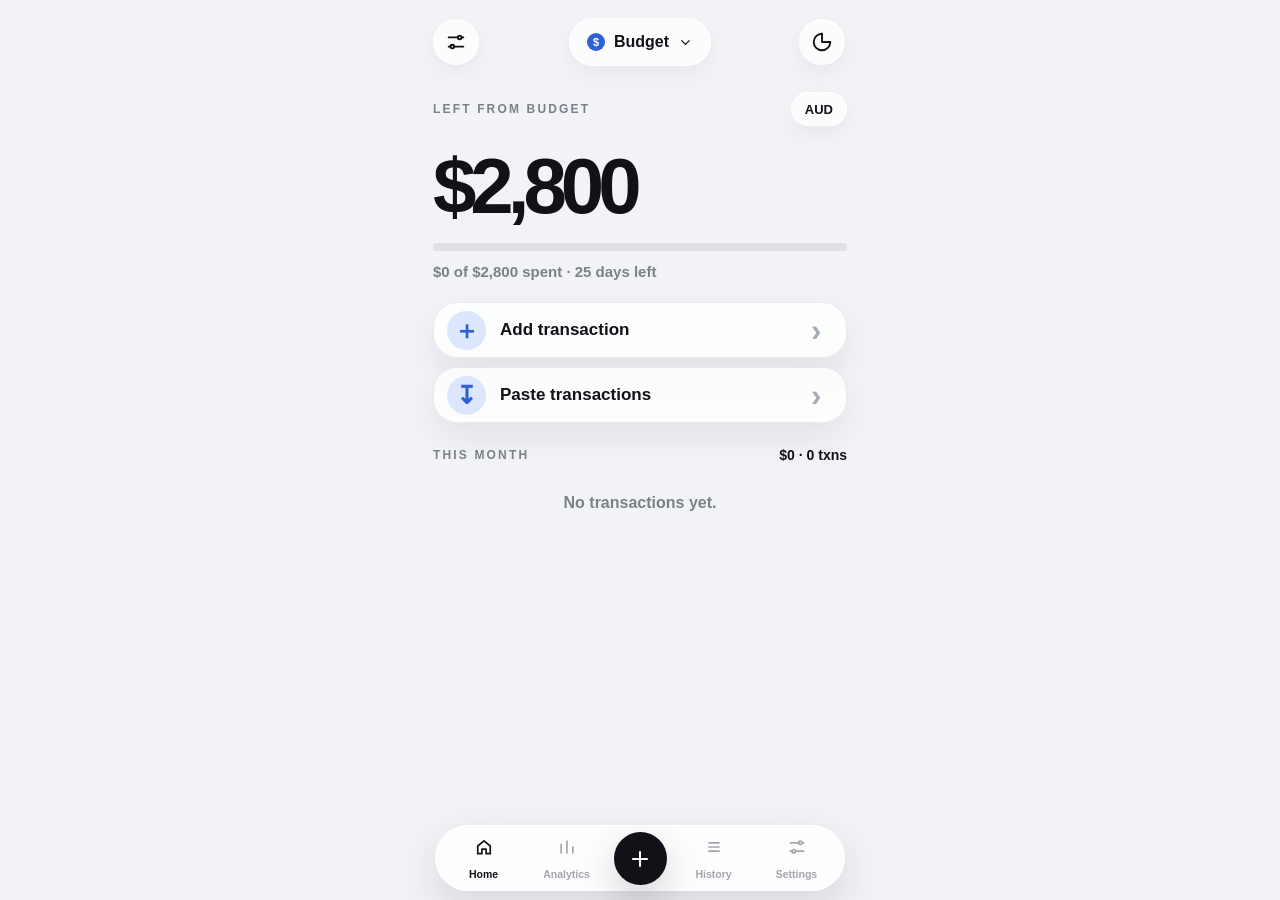
==== index.html @ db182d38 "Fix add transaction amount reset" ====
<!doctype html>
<html lang="en">
<head>
  <meta charset="utf-8" />
  <meta name="viewport" content="width=device-width, initial-scale=1, viewport-fit=cover" />
  <meta name="theme-color" content="#f3f4f8" />
  <meta name="apple-mobile-web-app-capable" content="yes" />
  <meta name="apple-mobile-web-app-status-bar-style" content="default" />
  <meta name="apple-mobile-web-app-title" content="Money" />
  <link rel="manifest" href="manifest.json" />
  <link rel="apple-touch-icon" href="icon-192.png" />
  <link rel="stylesheet" href="style.css" />
  <title>Money Budget</title>
</head>
<body data-route="home">
  <div class="app-shell">
    <main>
      <section class="screen is-active" id="screen-home">
        <header class="home-header">
          <button class="circle-button" type="button" data-route="settings" aria-label="Settings">
            <svg class="icon" viewBox="0 0 24 24" aria-hidden="true">
              <path d="M4 7h10"/><path d="M18 7h2"/><circle cx="16" cy="7" r="2"/>
              <path d="M4 17h2"/><path d="M10 17h10"/><circle cx="8" cy="17" r="2"/>
            </svg>
          </button>
          <button class="budget-pill" type="button" aria-label="Budget">
            <span class="mini-dollar">$</span>
            <span>Budget</span>
            <svg class="chevron" viewBox="0 0 24 24"><path d="m6 9 6 6 6-6"/></svg>
          </button>
          <button class="circle-button" type="button" data-route="analytics" aria-label="Analytics">
            <svg class="icon" viewBox="0 0 24 24"><path d="M12 3v9h9"/><path d="M21 12a9 9 0 1 1-9-9"/></svg>
          </button>
        </header>

        <section class="summary-block">
          <div class="summary-row">
            <div class="kicker">LEFT FROM BUDGET</div>
            <button class="currency-pill" type="button">AUD</button>
          </div>
          <div class="hero-number" id="leftAmount">$0</div>
          <div class="progress-track">
            <div class="progress-fill" id="budgetProgress"></div>
          </div>
          <div class="summary-line" id="summaryLine">$0 of $0 spent · 0 days left</div>
        </section>

        <section class="quick-actions">
          <button class="action-row" type="button" data-route="add">
            <span class="action-icon">＋</span>
            <span>Add transaction</span>
            <span class="row-arrow">›</span>
          </button>
          <button class="action-row" type="button" data-route="paste">
            <span class="action-icon">↧</span>
            <span>Paste transactions</span>
            <span class="row-arrow">›</span>
          </button>
        </section>

        <section class="list-section">
          <div class="list-heading">
            <div class="kicker">THIS MONTH</div>
            <div class="heading-total" id="homeListTotal">$0 · 0 txns</div>
          </div>
          <div class="transaction-list" id="homeTransactions"></div>
        </section>
      </section>

      <section class="screen page-screen" id="screen-add">
        <header class="page-header">
          <button class="text-button" type="button" data-route="home">Cancel</button>
          <h1>Add transaction</h1>
          <span></span>
        </header>

        <section class="form-card" id="expenseEditor">
          <label class="field-label" for="amountInput">Amount</label>
          <div class="amount-field">
            <span>$</span>
            <input id="amountInput" type="text" inputmode="decimal" autocomplete="off" placeholder="0.00" />
          </div>

          <label class="field-label" for="merchantInput">Merchant / description</label>
          <div class="suggest-wrap">
            <input id="merchantInput" type="text" placeholder="e.g. Woolworths, Hungry Jacks" autocomplete="off" />
            <div class="suggestions" id="merchantSuggestions"></div>
          </div>

          <label class="field-label" for="categoryInput">Category</label>
          <select id="categoryInput" required></select>

          <label class="field-label" for="dateInput">Date</label>
          <input id="dateInput" type="date" required />

          <label class="field-label" for="noteInput">Note</label>
          <input id="noteInput" type="text" placeholder="Optional" autocomplete="off" />

          <button class="primary-button full-width" id="saveTransaction" type="button">Save transaction</button>
        </section>
      </section>

      <section class="screen page-screen" id="screen-paste">
        <header class="page-header">
          <button class="text-button" type="button" data-route="home">Cancel</button>
          <h1>Paste transactions</h1>
          <span></span>
        </header>

        <section class="form-card">
          <p class="helper-text">Paste copied bank text. Dates, merchants and amounts will be detected where possible.</p>
          <textarea id="pasteInput" rows="8" placeholder="7 Jun 2026&#10;H Js Devonport&#10;-$2.00&#10;7 Jun&#10;Dominos&#10;-$21.26"></textarea>
          <button class="primary-button full-width" id="detectTransactions" type="button">Detect transactions</button>
        </section>

        <section class="review-section" id="reviewSection" hidden>
          <div class="list-heading">
            <div class="kicker">REVIEW</div>
            <div class="heading-total" id="reviewCount">0 detected</div>
          </div>
          <div id="reviewList"></div>
          <button class="primary-button full-width" id="saveDetected" type="button">Save detected transactions</button>
        </section>
      </section>

      <section class="screen page-screen" id="screen-history">
        <header class="page-header simple">
          <h1>History</h1>
        </header>

        <div class="search-row">
          <input id="searchInput" type="search" placeholder="Search transactions" autocomplete="off" />
          <select id="historyCategoryFilter"><option value="">All</option></select>
        </div>

        <div class="transaction-list" id="historyList"></div>
      </section>

      <section class="screen page-screen" id="screen-analytics">
        <header class="page-header simple">
          <h1>Analytics</h1>
        </header>

        <section class="analytics-card">
          <div class="kicker">SPENDING THIS MONTH</div>
          <div class="analytics-number" id="analyticsSpent">$0</div>
          <div class="bar-chart" id="weeklyChart"></div>
        </section>

        <section class="list-section">
          <div class="list-heading">
            <div class="kicker">SPENDING BY CATEGORY</div>
            <select id="analyticsSort" class="small-select">
              <option value="amount">Amount</option>
              <option value="category">Category</option>
              <option value="count">Count</option>
            </select>
          </div>
          <div id="analyticsCategories"></div>
        </section>

        <section class="budget-mini-card">
          <div>
            <div class="kicker">BUDGET</div>
            <div class="mini-title" id="budgetMiniText">$0 left</div>
          </div>
          <div class="mini-percent" id="budgetMiniPercent">0%</div>
        </section>
      </section>

      <section class="screen page-screen" id="screen-settings">
        <header class="page-header simple">
          <h1>Settings</h1>
        </header>

        <section class="form-card">
          <label class="field-label" for="monthlyBudget">Monthly budget</label>
          <div class="money-input">
            <span>$</span>
            <input id="monthlyBudget" type="number" min="0" step="0.01" inputmode="decimal" />
          </div>
          <button class="primary-button full-width" id="saveSettings" type="button">Save settings</button>
        </section>

        <section class="form-card">
          <h2>Data</h2>
          <p class="helper-text">Your data stays in this browser on this device. Export a backup regularly.</p>
          <div class="grid-two">
            <button class="secondary-button" id="exportJson" type="button">Export backup</button>
            <label class="secondary-button file-label" for="importJson">Import backup</label>
            <input id="importJson" class="hidden-file" type="file" accept="application/json,.json" />
            <button class="secondary-button" id="exportCsv" type="button">Export CSV</button>
            <button class="danger-button" id="resetData" type="button">Reset all</button>
          </div>
        </section>

        <section class="form-card">
          <h2>Categories</h2>
          <p class="helper-text">Used for monthly breakdowns in Analytics. They are not shown on Home.</p>
          <div class="category-edit-list" id="categoryEditList"></div>
          <div class="add-category-row">
            <input id="newCategoryName" type="text" placeholder="New category name" />
            <button class="secondary-button" id="addCategory" type="button">Add</button>
          </div>
        </section>
      </section>
    </main>

    <nav class="bottom-nav">
      <button type="button" data-route="home" class="nav-button is-active">
        <svg class="nav-icon" viewBox="0 0 24 24"><path d="M4.5 10.8 12 4.7l7.5 6.1V20h-5v-5.4h-5V20h-5v-9.2Z"/></svg>
        <small>Home</small>
      </button>
      <button type="button" data-route="analytics" class="nav-button">
        <svg class="nav-icon" viewBox="0 0 24 24"><path d="M5 19V9m7 10V5m7 14v-7"/></svg>
        <small>Analytics</small>
      </button>
      <button type="button" data-route="add" class="nav-add">
        <svg class="nav-add-icon" viewBox="0 0 24 24"><path d="M12 5v14M5 12h14"/></svg>
      </button>
      <button type="button" data-route="history" class="nav-button">
        <svg class="nav-icon" viewBox="0 0 24 24"><path d="M6 7h12M6 12h12M6 17h12"/></svg>
        <small>History</small>
      </button>
      <button type="button" data-route="settings" class="nav-button">
        <svg class="nav-icon" viewBox="0 0 24 24">
          <path d="M4 7h10"/><path d="M18 7h2"/><circle cx="16" cy="7" r="2"/>
          <path d="M4 17h2"/><path d="M10 17h10"/><circle cx="8" cy="17" r="2"/>
        </svg>
        <small>Settings</small>
      </button>
    </nav>
  </div>

  <div class="toast" id="toast"></div>
  <script src="app.js"></script>
</body>
</html>
---- style.css ----
:root {
  --bg: #f2f3f7;
  --card: #ffffff;
  --text: #111217;
  --muted: #7d8089;
  --faint: #a7aab2;
  --line: rgba(17, 18, 23, 0.075);
  --accent: #2f61d6;
  --accent-soft: #dce6ff;
  --orange: #f2a255;
  --danger: #dc5247;
  --shadow: 0 14px 34px rgba(24, 28, 38, 0.07);
  color-scheme: light;
  font-family: Inter, ui-rounded, -apple-system, BlinkMacSystemFont, "SF Pro Display", "SF Pro Text", Segoe UI, sans-serif;
}

* { box-sizing: border-box; }

html, body {
  margin: 0;
  min-height: 100%;
  background: var(--bg);
  color: var(--text);
}

body {
  overflow-x: hidden;
  -webkit-font-smoothing: antialiased;
}

body::before {
  content: "";
  position: fixed;
  inset: 0;
  z-index: -1;
  background:
    radial-gradient(circle at 8% -8%, rgba(89, 122, 220, 0.13), transparent 35%),
    radial-gradient(circle at 92% 0%, rgba(242, 162, 85, 0.09), transparent 30%),
    linear-gradient(180deg, #f6f7fb 0%, #eef0f5 100%);
}

button, input, select, textarea { font: inherit; }
button { cursor: pointer; -webkit-tap-highlight-color: transparent; }

.app-shell {
  width: min(100%, 450px);
  margin: 0 auto;
  min-height: 100dvh;
  padding: calc(env(safe-area-inset-top) + 18px) 18px calc(env(safe-area-inset-bottom) + 88px);
}

.screen { display: none; animation: fadeIn 130ms ease-out both; }
.screen.is-active { display: block; }
@keyframes fadeIn { from { opacity: 0; transform: translateY(4px); } to { opacity: 1; transform: translateY(0); } }

.home-header {
  display: grid;
  grid-template-columns: 48px 1fr 48px;
  align-items: center;
  gap: 10px;
  margin-bottom: 26px;
}

.circle-button, .budget-pill, .currency-pill {
  border: 1px solid rgba(255,255,255,0.76);
  background: rgba(255,255,255,0.74);
  color: var(--text);
  box-shadow: 0 8px 22px rgba(24, 28, 38, 0.05);
  backdrop-filter: blur(16px);
  -webkit-backdrop-filter: blur(16px);
}

.circle-button {
  width: 46px;
  height: 46px;
  border-radius: 50%;
  display: grid;
  place-items: center;
}

.budget-pill {
  justify-self: center;
  height: 48px;
  border-radius: 24px;
  padding: 0 17px;
  min-width: 142px;
  display: flex;
  align-items: center;
  justify-content: center;
  gap: 9px;
  font-weight: 740;
  font-size: 16px;
}

.mini-dollar {
  width: 18px;
  height: 18px;
  border-radius: 50%;
  background: var(--accent);
  color: white;
  font-size: 11px;
  display: grid;
  place-items: center;
  font-weight: 850;
}

.icon, .nav-icon, .nav-add-icon, .chevron {
  fill: none;
  stroke: currentColor;
  stroke-width: 2.05;
  stroke-linecap: round;
  stroke-linejoin: round;
}

.icon { width: 22px; height: 22px; }
.chevron { width: 15px; height: 15px; }

.summary-block { margin-bottom: 22px; }
.summary-row { display: flex; align-items: center; justify-content: space-between; }

.kicker {
  color: var(--muted);
  font-size: 12px;
  font-weight: 820;
  letter-spacing: 0.18em;
}

.currency-pill {
  height: 34px;
  border-radius: 18px;
  padding: 0 13px;
  font-size: 13px;
  font-weight: 820;
}

.hero-number {
  font-size: clamp(58px, 16.5vw, 78px);
  font-weight: 800;
  letter-spacing: -0.077em;
  line-height: 1;
  margin: 21px 0 18px;
}

.progress-track {
  height: 8px;
  border-radius: 999px;
  background: rgba(17, 18, 23, 0.08);
  overflow: hidden;
}

.progress-fill {
  width: 0%;
  height: 100%;
  border-radius: inherit;
  background: linear-gradient(90deg, var(--orange), var(--accent));
  transition: width 180ms ease;
}

.summary-line {
  margin-top: 12px;
  color: var(--muted);
  font-size: 15px;
  font-weight: 630;
}

.quick-actions {
  display: grid;
  gap: 9px;
  margin: 8px 0 24px;
}

.action-row {
  width: 100%;
  min-height: 56px;
  border-radius: 24px;
  border: 1px solid var(--line);
  background: rgba(255,255,255,0.78);
  display: grid;
  grid-template-columns: 42px 1fr 22px;
  align-items: center;
  gap: 11px;
  padding: 7px 13px;
  text-align: left;
  color: var(--text);
  font-size: 17px;
  font-weight: 740;
  box-shadow: var(--shadow);
}

.action-icon {
  width: 39px;
  height: 39px;
  border-radius: 50%;
  background: var(--accent-soft);
  color: var(--accent);
  display: grid;
  place-items: center;
  font-size: 25px;
  line-height: 1;
}

.row-arrow { color: var(--faint); font-size: 31px; line-height: 1; }

.list-section { margin-top: 16px; }

.list-heading {
  display: flex;
  justify-content: space-between;
  align-items: center;
  margin-bottom: 7px;
}

.heading-total {
  color: var(--text);
  font-size: 14px;
  font-weight: 780;
}

.transaction-row {
  display: grid;
  grid-template-columns: 44px 1fr auto;
  gap: 12px;
  align-items: center;
  min-height: 66px;
  padding: 10px 0;
  border-bottom: 1px solid var(--line);
}

.transaction-row:last-child { border-bottom: none; }

.category-icon {
  width: 36px;
  height: 36px;
  border-radius: 50%;
  display: grid;
  place-items: center;
  font-size: 13px;
  background: #edf1fb;
  color: var(--accent);
  font-weight: 820;
  letter-spacing: 0.03em;
}

.row-title {
  font-size: 17px;
  font-weight: 760;
  letter-spacing: -0.018em;
  white-space: nowrap;
  overflow: hidden;
  text-overflow: ellipsis;
}

.row-subtitle {
  color: var(--muted);
  font-size: 14px;
  margin-top: 2px;
}

.row-amount {
  font-size: 18px;
  font-weight: 800;
  letter-spacing: -0.02em;
}

.empty-card {
  text-align: center;
  color: var(--muted);
  padding: 24px 8px;
  font-weight: 640;
}

.page-screen { padding-top: 8px; }

.page-header {
  display: grid;
  grid-template-columns: 68px 1fr 68px;
  align-items: center;
  text-align: center;
  margin-bottom: 19px;
}

.page-header.simple {
  display: block;
  text-align: left;
  margin-bottom: 16px;
}

h1, h2 { margin: 0; letter-spacing: -0.04em; }
h1 { font-size: 27px; font-weight: 820; }
h2 { font-size: 21px; font-weight: 790; }

.text-button {
  border: 0;
  background: transparent;
  color: var(--muted);
  font-weight: 760;
  text-align: left;
  padding: 8px 0;
}

.form-card, .analytics-card, .budget-mini-card {
  background: rgba(255,255,255,0.79);
  border: 1px solid rgba(255,255,255,0.76);
  border-radius: 26px;
  padding: 18px;
  box-shadow: var(--shadow);
}

.field-label {
  display: block;
  color: var(--muted);
  font-size: 13px;
  font-weight: 780;
  margin: 14px 0 7px;
}

input, select, textarea {
  width: 100%;
  border: 1px solid var(--line);
  color: var(--text);
  background: rgba(255,255,255,0.74);
  border-radius: 16px;
  padding: 12px 13px;
  outline: none;
  min-height: 47px;
  -webkit-appearance: none;
  appearance: none;
}

textarea { resize: vertical; line-height: 1.45; }
input::placeholder, textarea::placeholder { color: var(--faint); }

select {
  background-image:
    linear-gradient(45deg, transparent 50%, #777b86 50%),
    linear-gradient(135deg, #777b86 50%, transparent 50%);
  background-position:
    calc(100% - 18px) calc(50% - 4px),
    calc(100% - 12px) calc(50% - 4px);
  background-size: 6px 6px, 6px 6px;
  background-repeat: no-repeat;
  padding-right: 40px;
}

.amount-field, .money-input {
  display: flex;
  align-items: center;
  gap: 10px;
  border: 1px solid var(--line);
  background: rgba(255,255,255,0.74);
  border-radius: 20px;
  padding: 0 14px;
}

.amount-field span, .money-input span { font-size: 29px; font-weight: 770; }
.amount-field input, .money-input input { border: 0; background: transparent; padding-left: 0; }
.amount-field input { min-height: 60px; font-size: 34px; font-weight: 760; letter-spacing: -0.05em; }
.amount-field input::-webkit-outer-spin-button,
.amount-field input::-webkit-inner-spin-button {
  -webkit-appearance: none;
  margin: 0;
}

.suggest-wrap { position: relative; }
.suggestions {
  display: none;
  position: absolute;
  z-index: 15;
  left: 0; right: 0; top: calc(100% + 6px);
  background: white;
  border: 1px solid var(--line);
  border-radius: 16px;
  box-shadow: 0 18px 40px rgba(24,28,38,0.14);
  overflow: hidden;
}
.suggestions.show { display: block; }

.suggestion-item {
  width: 100%;
  border: 0;
  background: white;
  text-align: left;
  padding: 11px 13px;
  display: flex;
  justify-content: space-between;
  gap: 12px;
  color: var(--text);
}
.suggestion-item:not(:last-child) { border-bottom: 1px solid var(--line); }
.suggestion-meta { color: var(--muted); font-size: 13px; }

.primary-button, .secondary-button, .danger-button {
  min-height: 50px;
  border-radius: 23px;
  padding: 0 16px;
  font-weight: 790;
}

.primary-button {
  border: 0;
  color: white;
  background: #111217;
  box-shadow: 0 14px 34px rgba(17,18,23,0.14);
}

.secondary-button {
  border: 1px solid var(--line);
  color: var(--text);
  background: rgba(255,255,255,0.74);
  display: grid;
  place-items: center;
}

.danger-button {
  border: 1px solid rgba(220, 82, 71, 0.20);
  color: var(--danger);
  background: rgba(220, 82, 71, 0.08);
}

.full-width { width: 100%; margin-top: 18px; }

.helper-text {
  color: var(--muted);
  line-height: 1.45;
  margin: 0 0 13px;
  font-size: 14px;
}

.review-section { margin-top: 20px; }

.review-item {
  background: rgba(255,255,255,0.78);
  border: 1px solid rgba(255,255,255,0.76);
  border-radius: 20px;
  padding: 13px;
  margin-bottom: 10px;
  box-shadow: 0 8px 22px rgba(24,28,38,0.05);
}

.review-grid {
  display: grid;
  grid-template-columns: 1fr 94px;
  gap: 9px;
  margin-bottom: 9px;
}

.analytics-card { margin-bottom: 22px; }

.analytics-number {
  font-size: 50px;
  font-weight: 800;
  letter-spacing: -0.065em;
  margin: 9px 0 16px;
}

.bar-chart {
  height: 138px;
  display: grid;
  grid-template-columns: repeat(5, 1fr);
  align-items: end;
  gap: 11px;
  padding-top: 9px;
  border-bottom: 1px solid var(--line);
}

.bar-wrap { display: grid; justify-items: center; gap: 8px; color: var(--muted); font-size: 12px; }
.bar { width: 30px; min-height: 5px; border-radius: 15px 15px 3px 3px; background: linear-gradient(180deg, var(--accent), var(--orange)); }

.small-select {
  width: auto;
  min-width: 108px;
  min-height: 36px;
  height: 36px;
  border-radius: 18px;
  padding-top: 0;
  padding-bottom: 0;
  font-size: 13px;
  font-weight: 740;
}

.budget-mini-card {
  margin-top: 20px;
  display: flex;
  align-items: center;
  justify-content: space-between;
}

.mini-title { font-size: 21px; font-weight: 800; margin-top: 4px; }
.mini-percent {
  width: 54px; height: 54px; border-radius: 50%;
  display: grid; place-items: center; background: var(--accent-soft);
  color: var(--accent); font-weight: 850;
}

.search-row {
  display: grid;
  grid-template-columns: 1fr 106px;
  gap: 9px;
  margin-bottom: 12px;
}

.grid-two { display: grid; grid-template-columns: 1fr 1fr; gap: 9px; }
.hidden-file { position: absolute; opacity: 0; width: 1px; height: 1px; pointer-events: none; }
.file-label { cursor: pointer; }

.category-edit-list { display: grid; gap: 5px; }
.category-edit-row {
  display: grid;
  grid-template-columns: 1fr auto;
  align-items: center;
  border-bottom: 1px solid var(--line);
  padding: 9px 0;
}

.add-category-row {
  display: grid;
  grid-template-columns: 1fr 80px;
  gap: 9px;
  margin-top: 13px;
}

.bottom-nav {
  position: fixed;
  left: 50%;
  bottom: calc(env(safe-area-inset-bottom) + 9px);
  transform: translateX(-50%);
  width: min(calc(100% - 28px), 410px);
  height: 66px;
  display: grid;
  grid-template-columns: 1fr 1fr 64px 1fr 1fr;
  align-items: center;
  padding: 6px;
  border: 1px solid rgba(255,255,255,0.74);
  border-radius: 34px;
  background: rgba(255,255,255,0.80);
  backdrop-filter: blur(24px);
  -webkit-backdrop-filter: blur(24px);
  box-shadow: 0 16px 44px rgba(24, 28, 38, 0.13);
  z-index: 20;
}

.nav-button {
  border: 0;
  background: transparent;
  color: #a3a6ae;
  display: grid;
  place-items: center;
  gap: 2px;
  min-height: 52px;
  padding: 0;
}

.nav-button.is-active { color: var(--text); }
.nav-icon { width: 20px; height: 20px; }
.nav-button small { font-size: 10.5px; font-weight: 760; }

.nav-add {
  width: 53px;
  height: 53px;
  border-radius: 50%;
  border: 1px solid var(--line);
  background: #111217;
  color: white;
  display: grid;
  place-items: center;
  justify-self: center;
  box-shadow: 0 14px 34px rgba(17,18,23,0.17);
}

.nav-add-icon { width: 24px; height: 24px; }

.toast {
  position: fixed;
  left: 50%;
  bottom: calc(env(safe-area-inset-bottom) + 88px);
  transform: translateX(-50%) translateY(12px);
  background: #111217;
  color: white;
  padding: 11px 15px;
  border-radius: 19px;
  font-weight: 740;
  opacity: 0;
  pointer-events: none;
  transition: opacity 150ms ease, transform 150ms ease;
  z-index: 40;
  box-shadow: 0 18px 45px rgba(24, 28, 38, 0.18);
}

.toast.show { opacity: 1; transform: translateX(-50%) translateY(0); }

@media (max-width: 365px) {
  .app-shell { padding-left: 16px; padding-right: 16px; }
  .home-header { grid-template-columns: 46px 1fr 46px; }
  .hero-number { font-size: 56px; }
  .grid-two { grid-template-columns: 1fr; }
  .review-grid { grid-template-columns: 1fr; }
}
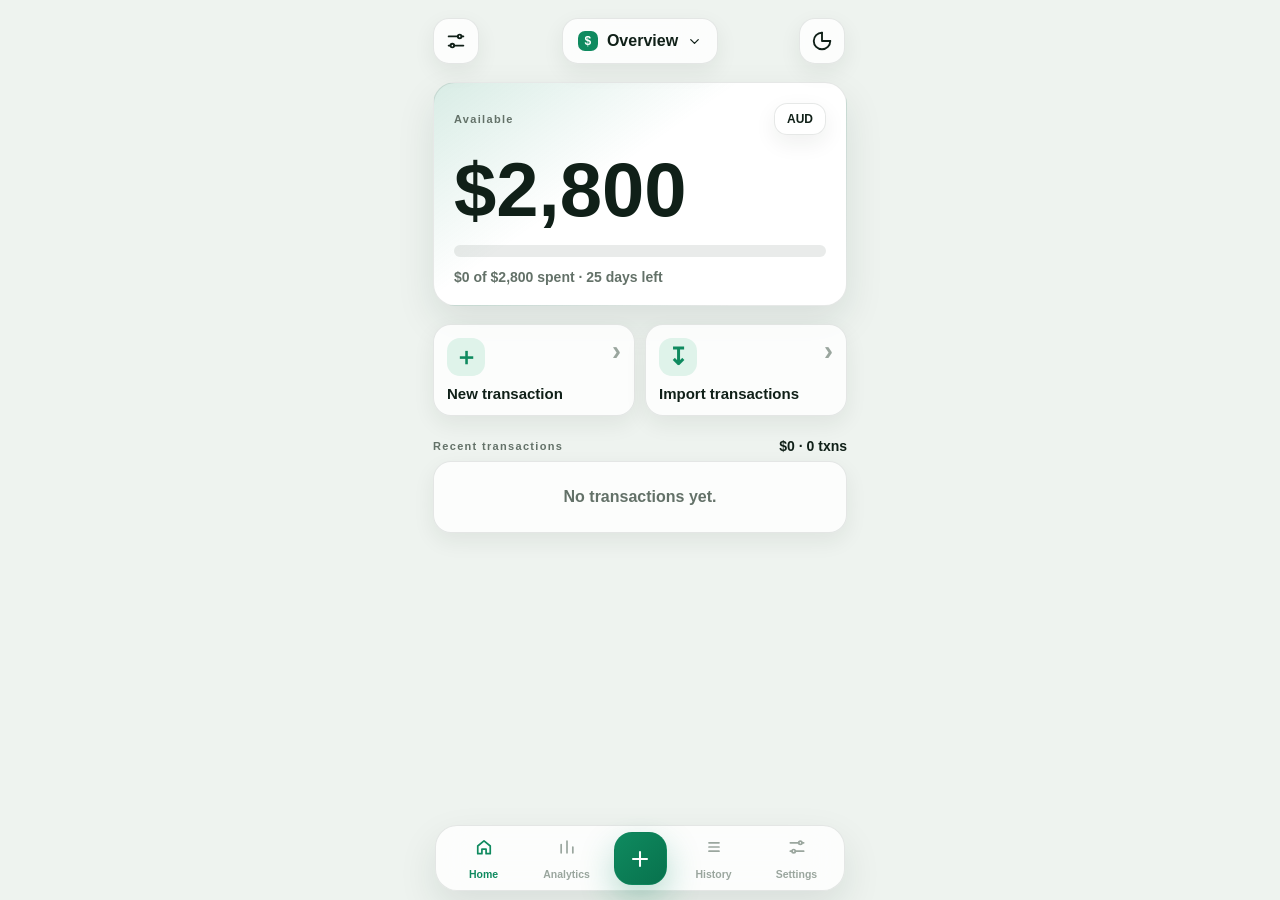
==== commit e0b6637c: "Release minimal finance refresh" ====
--- a/index.html
+++ b/index.html
@@ -3,13 +3,13 @@
 <head>
   <meta charset="utf-8" />
   <meta name="viewport" content="width=device-width, initial-scale=1, viewport-fit=cover" />
-  <meta name="theme-color" content="#f3f4f8" />
+  <meta name="theme-color" content="#f7f7f5" />
   <meta name="apple-mobile-web-app-capable" content="yes" />
   <meta name="apple-mobile-web-app-status-bar-style" content="default" />
   <meta name="apple-mobile-web-app-title" content="Money" />
   <link rel="manifest" href="manifest.json" />
   <link rel="apple-touch-icon" href="icon-192.png" />
-  <link rel="stylesheet" href="style.css" />
+  <link rel="stylesheet" href="style.css?v=6.0" />
   <title>Money Budget</title>
 </head>
 <body data-route="home">
@@ -23,9 +23,9 @@
               <path d="M4 17h2"/><path d="M10 17h10"/><circle cx="8" cy="17" r="2"/>
             </svg>
           </button>
-          <button class="budget-pill" type="button" aria-label="Budget">
+          <button class="budget-pill" type="button" aria-label="Monthly budget">
             <span class="mini-dollar">$</span>
-            <span>Budget</span>
+            <span>Overview</span>
             <svg class="chevron" viewBox="0 0 24 24"><path d="m6 9 6 6 6-6"/></svg>
           </button>
           <button class="circle-button" type="button" data-route="analytics" aria-label="Analytics">
@@ -35,7 +35,7 @@
 
         <section class="summary-block">
           <div class="summary-row">
-            <div class="kicker">LEFT FROM BUDGET</div>
+            <div class="kicker">Available</div>
             <button class="currency-pill" type="button">AUD</button>
           </div>
           <div class="hero-number" id="leftAmount">$0</div>
@@ -48,19 +48,19 @@
         <section class="quick-actions">
           <button class="action-row" type="button" data-route="add">
             <span class="action-icon">＋</span>
-            <span>Add transaction</span>
+            <span>New transaction</span>
             <span class="row-arrow">›</span>
           </button>
           <button class="action-row" type="button" data-route="paste">
             <span class="action-icon">↧</span>
-            <span>Paste transactions</span>
+            <span>Import transactions</span>
             <span class="row-arrow">›</span>
           </button>
         </section>
 
         <section class="list-section">
           <div class="list-heading">
-            <div class="kicker">THIS MONTH</div>
+            <div class="kicker">Recent transactions</div>
             <div class="heading-total" id="homeListTotal">$0 · 0 txns</div>
           </div>
           <div class="transaction-list" id="homeTransactions"></div>
@@ -69,8 +69,8 @@
 
       <section class="screen page-screen" id="screen-add">
         <header class="page-header">
-          <button class="text-button" type="button" data-route="home">Cancel</button>
-          <h1>Add transaction</h1>
+          <button class="text-button" id="cancelAdd" type="button" data-route="home">Cancel</button>
+          <h1>New transaction</h1>
           <span></span>
         </header>
 
@@ -81,9 +81,9 @@
             <input id="amountInput" type="text" inputmode="decimal" autocomplete="off" placeholder="0.00" />
           </div>
 
-          <label class="field-label" for="merchantInput">Merchant / description</label>
+          <label class="field-label" for="merchantInput">Merchant</label>
           <div class="suggest-wrap">
-            <input id="merchantInput" type="text" placeholder="e.g. Woolworths, Hungry Jacks" autocomplete="off" />
+            <input id="merchantInput" type="text" placeholder="Name or description" autocomplete="off" />
             <div class="suggestions" id="merchantSuggestions"></div>
           </div>
 
@@ -96,30 +96,30 @@
           <label class="field-label" for="noteInput">Note</label>
           <input id="noteInput" type="text" placeholder="Optional" autocomplete="off" />
 
-          <button class="primary-button full-width" id="saveTransaction" type="button">Save transaction</button>
+          <button class="primary-button full-width" id="saveTransaction" type="button">Save</button>
         </section>
       </section>
 
       <section class="screen page-screen" id="screen-paste">
         <header class="page-header">
           <button class="text-button" type="button" data-route="home">Cancel</button>
-          <h1>Paste transactions</h1>
+          <h1>Import transactions</h1>
           <span></span>
         </header>
 
         <section class="form-card">
           <p class="helper-text">Paste copied bank text. Dates, merchants and amounts will be detected where possible.</p>
           <textarea id="pasteInput" rows="8" placeholder="7 Jun 2026&#10;H Js Devonport&#10;-$2.00&#10;7 Jun&#10;Dominos&#10;-$21.26"></textarea>
-          <button class="primary-button full-width" id="detectTransactions" type="button">Detect transactions</button>
+          <button class="primary-button full-width" id="detectTransactions" type="button">Review import</button>
         </section>
 
         <section class="review-section" id="reviewSection" hidden>
           <div class="list-heading">
-            <div class="kicker">REVIEW</div>
+            <div class="kicker">Review</div>
             <div class="heading-total" id="reviewCount">0 detected</div>
           </div>
           <div id="reviewList"></div>
-          <button class="primary-button full-width" id="saveDetected" type="button">Save detected transactions</button>
+          <button class="primary-button full-width" id="saveDetected" type="button">Save selected</button>
         </section>
       </section>
 
@@ -142,14 +142,16 @@
         </header>
 
         <section class="analytics-card">
-          <div class="kicker">SPENDING THIS MONTH</div>
+          <div class="kicker">Monthly spending</div>
           <div class="analytics-number" id="analyticsSpent">$0</div>
           <div class="bar-chart" id="weeklyChart"></div>
         </section>
 
+        <section class="insight-grid" id="analyticsInsights"></section>
+
         <section class="list-section">
           <div class="list-heading">
-            <div class="kicker">SPENDING BY CATEGORY</div>
+            <div class="kicker">Categories</div>
             <select id="analyticsSort" class="small-select">
               <option value="amount">Amount</option>
               <option value="category">Category</option>
@@ -180,6 +182,40 @@
             <input id="monthlyBudget" type="number" min="0" step="0.01" inputmode="decimal" />
           </div>
           <button class="primary-button full-width" id="saveSettings" type="button">Save settings</button>
+        </section>
+
+        <section class="form-card">
+          <div class="setting-row">
+            <div>
+              <h2>Appearance</h2>
+              <p class="helper-text compact">Choose a quiet mode and accent.</p>
+            </div>
+            <button class="theme-toggle" id="themeToggle" type="button" aria-pressed="false">
+              <span class="theme-toggle-dot"></span>
+              <span id="themeToggleText">Auto</span>
+            </button>
+          </div>
+          <div class="accent-picker" id="accentPicker" aria-label="Accent colour"></div>
+        </section>
+
+        <section class="form-card">
+          <h2>Category budgets</h2>
+          <p class="helper-text">Set optional monthly limits for key categories.</p>
+          <div class="budget-list" id="categoryBudgetList"></div>
+          <button class="secondary-button full-width" id="saveCategoryBudgets" type="button">Save category budgets</button>
+        </section>
+
+        <section class="form-card">
+          <h2>Recurring bills</h2>
+          <p class="helper-text">Track regular commitments before the month gets away from you.</p>
+          <div class="recurring-grid">
+            <input id="billName" type="text" placeholder="Name" autocomplete="off" />
+            <input id="billAmount" type="text" inputmode="decimal" placeholder="Amount" autocomplete="off" />
+            <select id="billCategory"></select>
+            <input id="billDay" type="number" min="1" max="31" placeholder="Day" />
+          </div>
+          <button class="secondary-button full-width" id="addBill" type="button">Add bill</button>
+          <div class="bill-list" id="billList"></div>
         </section>
 
         <section class="form-card">
@@ -233,6 +269,7 @@
   </div>
 
   <div class="toast" id="toast"></div>
-  <script src="app.js"></script>
+  <script src="app.js?v=6.0"></script>
+  <script src="theme.js?v=6.0"></script>
 </body>
 </html>
--- a/style.css
+++ b/style.css
@@ -1,17 +1,84 @@
 :root {
-  --bg: #f2f3f7;
-  --card: #ffffff;
-  --text: #111217;
-  --muted: #7d8089;
-  --faint: #a7aab2;
-  --line: rgba(17, 18, 23, 0.075);
-  --accent: #2f61d6;
-  --accent-soft: #dce6ff;
-  --orange: #f2a255;
-  --danger: #dc5247;
-  --shadow: 0 14px 34px rgba(24, 28, 38, 0.07);
+  --bg: #eef3ef;
+  --bg-top: #f7faf7;
+  --surface: rgba(255, 255, 255, 0.82);
+  --surface-strong: #ffffff;
+  --surface-muted: #f3f7f3;
+  --text: #102018;
+  --muted: #637168;
+  --faint: #9aa69e;
+  --line: rgba(16, 32, 24, 0.10);
+  --accent: #0f8a5f;
+  --accent-2: #2458d3;
+  --accent-soft: #dff3ea;
+  --warm: #d99124;
+  --danger: #d34d45;
+  --shadow: 0 16px 38px rgba(24, 45, 35, 0.10);
+  --shadow-soft: 0 8px 22px rgba(24, 45, 35, 0.07);
   color-scheme: light;
   font-family: Inter, ui-rounded, -apple-system, BlinkMacSystemFont, "SF Pro Display", "SF Pro Text", Segoe UI, sans-serif;
+}
+
+@media (prefers-color-scheme: dark) {
+  :root {
+    --bg: #07110c;
+    --bg-top: #0d1a13;
+    --surface: rgba(17, 31, 23, 0.86);
+    --surface-strong: #13231b;
+    --surface-muted: #0c1912;
+    --text: #eef8f1;
+    --muted: #a7b7ad;
+    --faint: #6f8076;
+    --line: rgba(238, 248, 241, 0.11);
+    --accent: #42d895;
+    --accent-2: #8ba8ff;
+    --accent-soft: rgba(66, 216, 149, 0.16);
+    --warm: #f2b85a;
+    --danger: #ff8a80;
+    --shadow: 0 18px 44px rgba(0, 0, 0, 0.38);
+    --shadow-soft: 0 8px 22px rgba(0, 0, 0, 0.25);
+    color-scheme: dark;
+  }
+}
+
+body[data-theme="light"] {
+  --bg: #eef3ef;
+  --bg-top: #f7faf7;
+  --surface: rgba(255, 255, 255, 0.82);
+  --surface-strong: #ffffff;
+  --surface-muted: #f3f7f3;
+  --text: #102018;
+  --muted: #637168;
+  --faint: #9aa69e;
+  --line: rgba(16, 32, 24, 0.10);
+  --accent: #0f8a5f;
+  --accent-2: #2458d3;
+  --accent-soft: #dff3ea;
+  --warm: #d99124;
+  --danger: #d34d45;
+  --shadow: 0 16px 38px rgba(24, 45, 35, 0.10);
+  --shadow-soft: 0 8px 22px rgba(24, 45, 35, 0.07);
+  color-scheme: light;
+}
+
+body[data-theme="dark"] {
+  --bg: #07110c;
+  --bg-top: #0d1a13;
+  --surface: rgba(17, 31, 23, 0.86);
+  --surface-strong: #13231b;
+  --surface-muted: #0c1912;
+  --text: #eef8f1;
+  --muted: #a7b7ad;
+  --faint: #6f8076;
+  --line: rgba(238, 248, 241, 0.11);
+  --accent: #42d895;
+  --accent-2: #8ba8ff;
+  --accent-soft: rgba(66, 216, 149, 0.16);
+  --warm: #f2b85a;
+  --danger: #ff8a80;
+  --shadow: 0 18px 44px rgba(0, 0, 0, 0.38);
+  --shadow-soft: 0 8px 22px rgba(0, 0, 0, 0.25);
+  color-scheme: dark;
 }
 
 * { box-sizing: border-box; }
@@ -34,9 +101,7 @@
   inset: 0;
   z-index: -1;
   background:
-    radial-gradient(circle at 8% -8%, rgba(89, 122, 220, 0.13), transparent 35%),
-    radial-gradient(circle at 92% 0%, rgba(242, 162, 85, 0.09), transparent 30%),
-    linear-gradient(180deg, #f6f7fb 0%, #eef0f5 100%);
+    linear-gradient(180deg, var(--bg-top) 0%, var(--bg) 44%, var(--surface-muted) 100%);
 }
 
 button, input, select, textarea { font: inherit; }
@@ -46,59 +111,59 @@
   width: min(100%, 450px);
   margin: 0 auto;
   min-height: 100dvh;
-  padding: calc(env(safe-area-inset-top) + 18px) 18px calc(env(safe-area-inset-bottom) + 88px);
-}
-
-.screen { display: none; animation: fadeIn 130ms ease-out both; }
+  padding: calc(env(safe-area-inset-top) + 18px) 18px calc(env(safe-area-inset-bottom) + 92px);
+}
+
+.screen { display: none; animation: fadeIn 150ms ease-out both; }
 .screen.is-active { display: block; }
-@keyframes fadeIn { from { opacity: 0; transform: translateY(4px); } to { opacity: 1; transform: translateY(0); } }
+@keyframes fadeIn { from { opacity: 0; transform: translateY(5px); } to { opacity: 1; transform: translateY(0); } }
 
 .home-header {
   display: grid;
   grid-template-columns: 48px 1fr 48px;
   align-items: center;
   gap: 10px;
-  margin-bottom: 26px;
+  margin-bottom: 18px;
 }
 
 .circle-button, .budget-pill, .currency-pill {
-  border: 1px solid rgba(255,255,255,0.76);
-  background: rgba(255,255,255,0.74);
+  border: 1px solid var(--line);
+  background: var(--surface);
   color: var(--text);
-  box-shadow: 0 8px 22px rgba(24, 28, 38, 0.05);
-  backdrop-filter: blur(16px);
-  -webkit-backdrop-filter: blur(16px);
+  box-shadow: var(--shadow-soft);
+  backdrop-filter: blur(18px);
+  -webkit-backdrop-filter: blur(18px);
 }
 
 .circle-button {
   width: 46px;
   height: 46px;
-  border-radius: 50%;
+  border-radius: 16px;
   display: grid;
   place-items: center;
 }
 
 .budget-pill {
   justify-self: center;
-  height: 48px;
-  border-radius: 24px;
-  padding: 0 17px;
-  min-width: 142px;
+  min-width: 136px;
+  height: 46px;
+  border-radius: 16px;
+  padding: 0 15px;
   display: flex;
   align-items: center;
   justify-content: center;
   gap: 9px;
-  font-weight: 740;
+  font-weight: 790;
   font-size: 16px;
 }
 
 .mini-dollar {
-  width: 18px;
-  height: 18px;
-  border-radius: 50%;
+  width: 20px;
+  height: 20px;
+  border-radius: 7px;
   background: var(--accent);
   color: white;
-  font-size: 11px;
+  font-size: 12px;
   display: grid;
   place-items: center;
   font-weight: 850;
@@ -115,36 +180,46 @@
 .icon { width: 22px; height: 22px; }
 .chevron { width: 15px; height: 15px; }
 
-.summary-block { margin-bottom: 22px; }
+.summary-block {
+  margin-bottom: 18px;
+  padding: 20px;
+  border: 1px solid var(--line);
+  border-radius: 22px;
+  background:
+    linear-gradient(145deg, color-mix(in srgb, var(--accent) 16%, transparent), transparent 42%),
+    var(--surface-strong);
+  box-shadow: var(--shadow);
+}
+
 .summary-row { display: flex; align-items: center; justify-content: space-between; }
 
 .kicker {
   color: var(--muted);
+  font-size: 11px;
+  font-weight: 850;
+  letter-spacing: 0.12em;
+}
+
+.currency-pill {
+  height: 32px;
+  border-radius: 13px;
+  padding: 0 12px;
   font-size: 12px;
-  font-weight: 820;
-  letter-spacing: 0.18em;
-}
-
-.currency-pill {
-  height: 34px;
-  border-radius: 18px;
-  padding: 0 13px;
-  font-size: 13px;
-  font-weight: 820;
+  font-weight: 850;
 }
 
 .hero-number {
-  font-size: clamp(58px, 16.5vw, 78px);
-  font-weight: 800;
-  letter-spacing: -0.077em;
-  line-height: 1;
-  margin: 21px 0 18px;
+  font-size: clamp(54px, 15.5vw, 76px);
+  font-weight: 840;
+  letter-spacing: 0;
+  line-height: 0.98;
+  margin: 18px 0 18px;
 }
 
 .progress-track {
-  height: 8px;
+  height: 12px;
   border-radius: 999px;
-  background: rgba(17, 18, 23, 0.08);
+  background: color-mix(in srgb, var(--text) 9%, transparent);
   overflow: hidden;
 }
 
@@ -152,54 +227,57 @@
   width: 0%;
   height: 100%;
   border-radius: inherit;
-  background: linear-gradient(90deg, var(--orange), var(--accent));
-  transition: width 180ms ease;
+  background: linear-gradient(90deg, var(--accent), var(--accent-2), var(--warm));
+  transition: width 220ms ease;
 }
 
 .summary-line {
   margin-top: 12px;
   color: var(--muted);
-  font-size: 15px;
-  font-weight: 630;
+  font-size: 14px;
+  font-weight: 650;
 }
 
 .quick-actions {
   display: grid;
-  gap: 9px;
-  margin: 8px 0 24px;
+  grid-template-columns: 1fr 1fr;
+  gap: 10px;
+  margin: 12px 0 22px;
 }
 
 .action-row {
   width: 100%;
-  min-height: 56px;
-  border-radius: 24px;
-  border: 1px solid var(--line);
-  background: rgba(255,255,255,0.78);
-  display: grid;
-  grid-template-columns: 42px 1fr 22px;
-  align-items: center;
-  gap: 11px;
-  padding: 7px 13px;
+  min-height: 92px;
+  border-radius: 18px;
+  border: 1px solid var(--line);
+  background: var(--surface);
+  display: grid;
+  grid-template-columns: 1fr auto;
+  grid-template-rows: auto 1fr;
+  align-items: start;
+  gap: 9px;
+  padding: 13px;
   text-align: left;
   color: var(--text);
-  font-size: 17px;
-  font-weight: 740;
-  box-shadow: var(--shadow);
+  font-size: 15px;
+  font-weight: 790;
+  box-shadow: var(--shadow-soft);
 }
 
 .action-icon {
-  width: 39px;
-  height: 39px;
-  border-radius: 50%;
+  width: 38px;
+  height: 38px;
+  border-radius: 13px;
   background: var(--accent-soft);
   color: var(--accent);
   display: grid;
   place-items: center;
-  font-size: 25px;
+  font-size: 24px;
   line-height: 1;
 }
 
-.row-arrow { color: var(--faint); font-size: 31px; line-height: 1; }
+.action-row > span:nth-child(2) { align-self: end; }
+.row-arrow { color: var(--faint); font-size: 27px; line-height: 1; grid-column: 2; grid-row: 1; }
 
 .list-section { margin-top: 16px; }
 
@@ -213,7 +291,15 @@
 .heading-total {
   color: var(--text);
   font-size: 14px;
-  font-weight: 780;
+  font-weight: 800;
+}
+
+.transaction-list {
+  background: var(--surface);
+  border: 1px solid var(--line);
+  border-radius: 18px;
+  padding: 2px 14px;
+  box-shadow: var(--shadow-soft);
 }
 
 .transaction-row {
@@ -229,22 +315,22 @@
 .transaction-row:last-child { border-bottom: none; }
 
 .category-icon {
-  width: 36px;
-  height: 36px;
-  border-radius: 50%;
+  width: 38px;
+  height: 38px;
+  border-radius: 13px;
   display: grid;
   place-items: center;
   font-size: 13px;
-  background: #edf1fb;
+  background: var(--accent-soft);
   color: var(--accent);
-  font-weight: 820;
+  font-weight: 850;
   letter-spacing: 0.03em;
 }
 
 .row-title {
-  font-size: 17px;
-  font-weight: 760;
-  letter-spacing: -0.018em;
+  font-size: 16px;
+  font-weight: 790;
+  letter-spacing: 0;
   white-space: nowrap;
   overflow: hidden;
   text-overflow: ellipsis;
@@ -252,21 +338,21 @@
 
 .row-subtitle {
   color: var(--muted);
-  font-size: 14px;
+  font-size: 13px;
   margin-top: 2px;
 }
 
 .row-amount {
-  font-size: 18px;
-  font-weight: 800;
-  letter-spacing: -0.02em;
+  font-size: 17px;
+  font-weight: 830;
+  letter-spacing: 0;
 }
 
 .empty-card {
   text-align: center;
   color: var(--muted);
   padding: 24px 8px;
-  font-weight: 640;
+  font-weight: 650;
 }
 
 .page-screen { padding-top: 8px; }
@@ -276,7 +362,7 @@
   grid-template-columns: 68px 1fr 68px;
   align-items: center;
   text-align: center;
-  margin-bottom: 19px;
+  margin-bottom: 17px;
 }
 
 .page-header.simple {
@@ -285,55 +371,65 @@
   margin-bottom: 16px;
 }
 
-h1, h2 { margin: 0; letter-spacing: -0.04em; }
-h1 { font-size: 27px; font-weight: 820; }
-h2 { font-size: 21px; font-weight: 790; }
+h1, h2 { margin: 0; letter-spacing: 0; }
+h1 { font-size: 27px; font-weight: 840; }
+h2 { font-size: 20px; font-weight: 810; }
 
 .text-button {
   border: 0;
   background: transparent;
   color: var(--muted);
-  font-weight: 760;
+  font-weight: 780;
   text-align: left;
   padding: 8px 0;
 }
 
-.form-card, .analytics-card, .budget-mini-card {
-  background: rgba(255,255,255,0.79);
-  border: 1px solid rgba(255,255,255,0.76);
-  border-radius: 26px;
-  padding: 18px;
-  box-shadow: var(--shadow);
-}
+.form-card, .analytics-card, .budget-mini-card, .review-item {
+  background: var(--surface);
+  border: 1px solid var(--line);
+  border-radius: 18px;
+  padding: 16px;
+  box-shadow: var(--shadow-soft);
+}
+
+.form-card + .form-card { margin-top: 12px; }
 
 .field-label {
   display: block;
   color: var(--muted);
-  font-size: 13px;
-  font-weight: 780;
-  margin: 14px 0 7px;
-}
+  font-size: 12px;
+  font-weight: 820;
+  letter-spacing: 0.04em;
+  margin: 13px 0 7px;
+}
+
+.field-label:first-child { margin-top: 0; }
 
 input, select, textarea {
   width: 100%;
   border: 1px solid var(--line);
   color: var(--text);
-  background: rgba(255,255,255,0.74);
-  border-radius: 16px;
+  background: var(--surface-strong);
+  border-radius: 14px;
   padding: 12px 13px;
   outline: none;
-  min-height: 47px;
+  min-height: 48px;
   -webkit-appearance: none;
   appearance: none;
 }
 
+input:focus, select:focus, textarea:focus, .amount-field:focus-within, .money-input:focus-within {
+  border-color: color-mix(in srgb, var(--accent) 58%, var(--line));
+  box-shadow: 0 0 0 4px color-mix(in srgb, var(--accent) 14%, transparent);
+}
+
 textarea { resize: vertical; line-height: 1.45; }
 input::placeholder, textarea::placeholder { color: var(--faint); }
 
 select {
   background-image:
-    linear-gradient(45deg, transparent 50%, #777b86 50%),
-    linear-gradient(135deg, #777b86 50%, transparent 50%);
+    linear-gradient(45deg, transparent 50%, var(--muted) 50%),
+    linear-gradient(135deg, var(--muted) 50%, transparent 50%);
   background-position:
     calc(100% - 18px) calc(50% - 4px),
     calc(100% - 12px) calc(50% - 4px);
@@ -347,14 +443,14 @@
   align-items: center;
   gap: 10px;
   border: 1px solid var(--line);
-  background: rgba(255,255,255,0.74);
-  border-radius: 20px;
+  background: var(--surface-strong);
+  border-radius: 18px;
   padding: 0 14px;
 }
 
-.amount-field span, .money-input span { font-size: 29px; font-weight: 770; }
-.amount-field input, .money-input input { border: 0; background: transparent; padding-left: 0; }
-.amount-field input { min-height: 60px; font-size: 34px; font-weight: 760; letter-spacing: -0.05em; }
+.amount-field span, .money-input span { font-size: 28px; font-weight: 790; color: var(--accent); }
+.amount-field input, .money-input input { border: 0; background: transparent; padding-left: 0; box-shadow: none; }
+.amount-field input { min-height: 64px; font-size: 38px; font-weight: 820; letter-spacing: 0; }
 .amount-field input::-webkit-outer-spin-button,
 .amount-field input::-webkit-inner-spin-button {
   -webkit-appearance: none;
@@ -367,10 +463,10 @@
   position: absolute;
   z-index: 15;
   left: 0; right: 0; top: calc(100% + 6px);
-  background: white;
+  background: var(--surface-strong);
   border: 1px solid var(--line);
   border-radius: 16px;
-  box-shadow: 0 18px 40px rgba(24,28,38,0.14);
+  box-shadow: var(--shadow);
   overflow: hidden;
 }
 .suggestions.show { display: block; }
@@ -378,9 +474,9 @@
 .suggestion-item {
   width: 100%;
   border: 0;
-  background: white;
+  background: transparent;
   text-align: left;
-  padding: 11px 13px;
+  padding: 12px 13px;
   display: flex;
   justify-content: space-between;
   gap: 12px;
@@ -389,32 +485,32 @@
 .suggestion-item:not(:last-child) { border-bottom: 1px solid var(--line); }
 .suggestion-meta { color: var(--muted); font-size: 13px; }
 
-.primary-button, .secondary-button, .danger-button {
+.primary-button, .secondary-button, .danger-button, .theme-toggle {
   min-height: 50px;
-  border-radius: 23px;
+  border-radius: 16px;
   padding: 0 16px;
-  font-weight: 790;
+  font-weight: 810;
 }
 
 .primary-button {
   border: 0;
   color: white;
-  background: #111217;
-  box-shadow: 0 14px 34px rgba(17,18,23,0.14);
+  background: linear-gradient(135deg, var(--accent), #08724d);
+  box-shadow: 0 14px 34px color-mix(in srgb, var(--accent) 26%, transparent);
 }
 
 .secondary-button {
   border: 1px solid var(--line);
   color: var(--text);
-  background: rgba(255,255,255,0.74);
+  background: var(--surface-strong);
   display: grid;
   place-items: center;
 }
 
 .danger-button {
-  border: 1px solid rgba(220, 82, 71, 0.20);
+  border: 1px solid color-mix(in srgb, var(--danger) 28%, transparent);
   color: var(--danger);
-  background: rgba(220, 82, 71, 0.08);
+  background: color-mix(in srgb, var(--danger) 10%, transparent);
 }
 
 .full-width { width: 100%; margin-top: 18px; }
@@ -426,15 +522,38 @@
   font-size: 14px;
 }
 
+.helper-text.compact { margin: 5px 0 0; }
+
+.setting-row {
+  display: grid;
+  grid-template-columns: 1fr auto;
+  align-items: center;
+  gap: 14px;
+}
+
+.theme-toggle {
+  border: 1px solid var(--line);
+  color: var(--text);
+  background: var(--surface-strong);
+  display: inline-flex;
+  align-items: center;
+  gap: 9px;
+  min-width: 104px;
+  justify-content: center;
+}
+
+.theme-toggle-dot {
+  width: 14px;
+  height: 14px;
+  border-radius: 6px;
+  background: var(--accent);
+  box-shadow: 0 0 0 4px var(--accent-soft);
+}
+
 .review-section { margin-top: 20px; }
 
 .review-item {
-  background: rgba(255,255,255,0.78);
-  border: 1px solid rgba(255,255,255,0.76);
-  border-radius: 20px;
-  padding: 13px;
   margin-bottom: 10px;
-  box-shadow: 0 8px 22px rgba(24,28,38,0.05);
 }
 
 .review-grid {
@@ -447,9 +566,9 @@
 .analytics-card { margin-bottom: 22px; }
 
 .analytics-number {
-  font-size: 50px;
-  font-weight: 800;
-  letter-spacing: -0.065em;
+  font-size: 48px;
+  font-weight: 840;
+  letter-spacing: 0;
   margin: 9px 0 16px;
 }
 
@@ -464,18 +583,18 @@
 }
 
 .bar-wrap { display: grid; justify-items: center; gap: 8px; color: var(--muted); font-size: 12px; }
-.bar { width: 30px; min-height: 5px; border-radius: 15px 15px 3px 3px; background: linear-gradient(180deg, var(--accent), var(--orange)); }
+.bar { width: 30px; min-height: 5px; border-radius: 12px 12px 3px 3px; background: linear-gradient(180deg, var(--accent), var(--accent-2)); }
 
 .small-select {
   width: auto;
   min-width: 108px;
   min-height: 36px;
   height: 36px;
-  border-radius: 18px;
+  border-radius: 14px;
   padding-top: 0;
   padding-bottom: 0;
   font-size: 13px;
-  font-weight: 740;
+  font-weight: 760;
 }
 
 .budget-mini-card {
@@ -485,9 +604,9 @@
   justify-content: space-between;
 }
 
-.mini-title { font-size: 21px; font-weight: 800; margin-top: 4px; }
+.mini-title { font-size: 21px; font-weight: 820; margin-top: 4px; }
 .mini-percent {
-  width: 54px; height: 54px; border-radius: 50%;
+  width: 54px; height: 54px; border-radius: 18px;
   display: grid; place-items: center; background: var(--accent-soft);
   color: var(--accent); font-weight: 850;
 }
@@ -530,19 +649,19 @@
   grid-template-columns: 1fr 1fr 64px 1fr 1fr;
   align-items: center;
   padding: 6px;
-  border: 1px solid rgba(255,255,255,0.74);
-  border-radius: 34px;
-  background: rgba(255,255,255,0.80);
+  border: 1px solid var(--line);
+  border-radius: 22px;
+  background: var(--surface);
   backdrop-filter: blur(24px);
   -webkit-backdrop-filter: blur(24px);
-  box-shadow: 0 16px 44px rgba(24, 28, 38, 0.13);
+  box-shadow: var(--shadow);
   z-index: 20;
 }
 
 .nav-button {
   border: 0;
   background: transparent;
-  color: #a3a6ae;
+  color: var(--faint);
   display: grid;
   place-items: center;
   gap: 2px;
@@ -550,21 +669,21 @@
   padding: 0;
 }
 
-.nav-button.is-active { color: var(--text); }
+.nav-button.is-active { color: var(--accent); }
 .nav-icon { width: 20px; height: 20px; }
-.nav-button small { font-size: 10.5px; font-weight: 760; }
+.nav-button small { font-size: 10.5px; font-weight: 780; }
 
 .nav-add {
   width: 53px;
   height: 53px;
-  border-radius: 50%;
-  border: 1px solid var(--line);
-  background: #111217;
+  border-radius: 18px;
+  border: 1px solid color-mix(in srgb, var(--accent) 40%, transparent);
+  background: linear-gradient(135deg, var(--accent), #08724d);
   color: white;
   display: grid;
   place-items: center;
   justify-self: center;
-  box-shadow: 0 14px 34px rgba(17,18,23,0.17);
+  box-shadow: 0 14px 34px color-mix(in srgb, var(--accent) 30%, transparent);
 }
 
 .nav-add-icon { width: 24px; height: 24px; }
@@ -574,24 +693,38 @@
   left: 50%;
   bottom: calc(env(safe-area-inset-bottom) + 88px);
   transform: translateX(-50%) translateY(12px);
-  background: #111217;
-  color: white;
+  background: var(--text);
+  color: var(--bg);
   padding: 11px 15px;
-  border-radius: 19px;
-  font-weight: 740;
+  border-radius: 16px;
+  font-weight: 760;
   opacity: 0;
   pointer-events: none;
   transition: opacity 150ms ease, transform 150ms ease;
   z-index: 40;
-  box-shadow: 0 18px 45px rgba(24, 28, 38, 0.18);
+  box-shadow: var(--shadow);
 }
 
 .toast.show { opacity: 1; transform: translateX(-50%) translateY(0); }
+
+@supports not (background: color-mix(in srgb, white, black)) {
+  .summary-block { background: var(--surface-strong); }
+  input:focus, select:focus, textarea:focus, .amount-field:focus-within, .money-input:focus-within {
+    border-color: var(--accent);
+    box-shadow: 0 0 0 4px rgba(15, 138, 95, 0.14);
+  }
+}
 
 @media (max-width: 365px) {
   .app-shell { padding-left: 16px; padding-right: 16px; }
   .home-header { grid-template-columns: 46px 1fr 46px; }
-  .hero-number { font-size: 56px; }
+  .hero-number { font-size: 52px; }
+  .quick-actions { grid-template-columns: 1fr; }
+  .action-row { min-height: 64px; grid-template-columns: 42px 1fr 20px; grid-template-rows: auto; align-items: center; }
+  .action-row > span:nth-child(2) { align-self: center; }
+  .row-arrow { grid-column: auto; grid-row: auto; }
   .grid-two { grid-template-columns: 1fr; }
   .review-grid { grid-template-columns: 1fr; }
-}
+  .setting-row { grid-template-columns: 1fr; }
+  .theme-toggle { width: 100%; }
+}
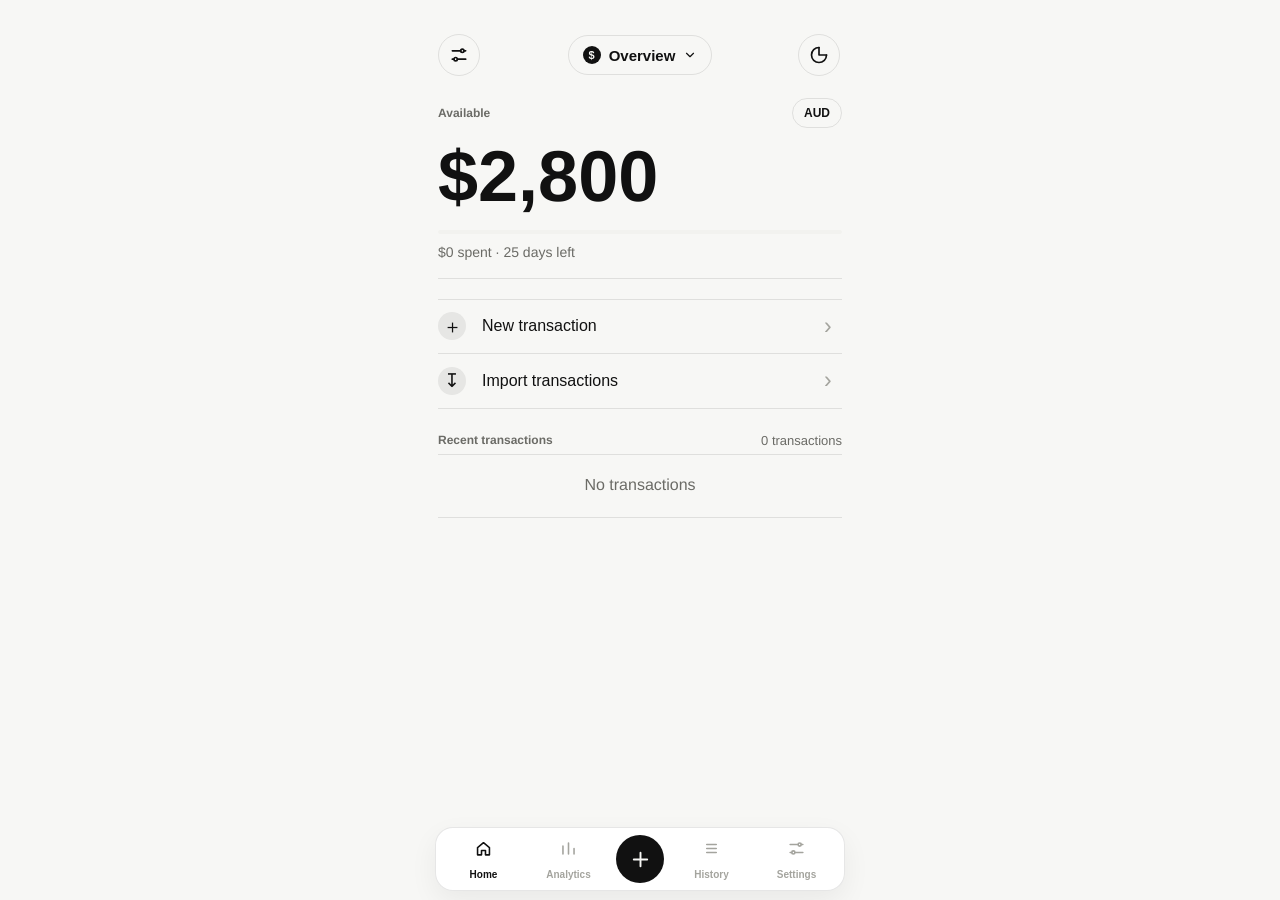
==== commit dbb33f32: "Load direct budget pace chart script" ====
--- a/index.html
+++ b/index.html
@@ -9,7 +9,7 @@
   <meta name="apple-mobile-web-app-title" content="Money" />
   <link rel="manifest" href="manifest.json" />
   <link rel="apple-touch-icon" href="icon-192.png" />
-  <link rel="stylesheet" href="style.css?v=6.0" />
+  <link rel="stylesheet" href="style.css?v=7.2" />
   <title>Money Budget</title>
 </head>
 <body data-route="home">
@@ -42,7 +42,7 @@
           <div class="progress-track">
             <div class="progress-fill" id="budgetProgress"></div>
           </div>
-          <div class="summary-line" id="summaryLine">$0 of $0 spent · 0 days left</div>
+          <div class="summary-line" id="summaryLine">$0 of $0 spent - 0 days left</div>
         </section>
 
         <section class="quick-actions">
@@ -61,7 +61,7 @@
         <section class="list-section">
           <div class="list-heading">
             <div class="kicker">Recent transactions</div>
-            <div class="heading-total" id="homeListTotal">$0 · 0 txns</div>
+            <div class="heading-total" id="homeListTotal">$0 - 0 txns</div>
           </div>
           <div class="transaction-list" id="homeTransactions"></div>
         </section>
@@ -109,7 +109,7 @@
 
         <section class="form-card">
           <p class="helper-text">Paste copied bank text. Dates, merchants and amounts will be detected where possible.</p>
-          <textarea id="pasteInput" rows="8" placeholder="7 Jun 2026&#10;H Js Devonport&#10;-$2.00&#10;7 Jun&#10;Dominos&#10;-$21.26"></textarea>
+          <textarea id="pasteInput" rows="8" placeholder="Paste copied bank transactions here"></textarea>
           <button class="primary-button full-width" id="detectTransactions" type="button">Review import</button>
         </section>
 
@@ -163,7 +163,7 @@
 
         <section class="budget-mini-card">
           <div>
-            <div class="kicker">BUDGET</div>
+            <div class="kicker">Budget</div>
             <div class="mini-title" id="budgetMiniText">$0 left</div>
           </div>
           <div class="mini-percent" id="budgetMiniPercent">0%</div>
@@ -269,7 +269,8 @@
   </div>
 
   <div class="toast" id="toast"></div>
-  <script src="app.js?v=6.0"></script>
-  <script src="theme.js?v=6.0"></script>
+  <script src="app.js?v=7.2"></script>
+  <script src="theme.js?v=7.2"></script>
+  <script src="budget-pace.js?v=7.2"></script>
 </body>
 </html>
--- a/style.css
+++ b/style.css
@@ -1,85 +1,71 @@
 :root {
-  --bg: #eef3ef;
-  --bg-top: #f7faf7;
-  --surface: rgba(255, 255, 255, 0.82);
-  --surface-strong: #ffffff;
-  --surface-muted: #f3f7f3;
-  --text: #102018;
-  --muted: #637168;
-  --faint: #9aa69e;
-  --line: rgba(16, 32, 24, 0.10);
-  --accent: #0f8a5f;
-  --accent-2: #2458d3;
-  --accent-soft: #dff3ea;
-  --warm: #d99124;
-  --danger: #d34d45;
-  --shadow: 0 16px 38px rgba(24, 45, 35, 0.10);
-  --shadow-soft: 0 8px 22px rgba(24, 45, 35, 0.07);
+  --bg: #f7f7f5;
+  --surface: #ffffff;
+  --surface-soft: #f2f2ef;
+  --text: #111111;
+  --muted: #6b6b66;
+  --faint: #a4a49e;
+  --line: rgba(17, 17, 17, 0.10);
+  --accent: #111111;
+  --accent-soft: rgba(17, 17, 17, 0.07);
+  --danger: #c93a32;
+  --shadow: 0 10px 28px rgba(17, 17, 17, 0.06);
   color-scheme: light;
-  font-family: Inter, ui-rounded, -apple-system, BlinkMacSystemFont, "SF Pro Display", "SF Pro Text", Segoe UI, sans-serif;
+  font-family: -apple-system, BlinkMacSystemFont, "SF Pro Display", "SF Pro Text", "Helvetica Neue", Arial, sans-serif;
 }
 
 @media (prefers-color-scheme: dark) {
   :root {
-    --bg: #07110c;
-    --bg-top: #0d1a13;
-    --surface: rgba(17, 31, 23, 0.86);
-    --surface-strong: #13231b;
-    --surface-muted: #0c1912;
-    --text: #eef8f1;
-    --muted: #a7b7ad;
-    --faint: #6f8076;
-    --line: rgba(238, 248, 241, 0.11);
-    --accent: #42d895;
-    --accent-2: #8ba8ff;
-    --accent-soft: rgba(66, 216, 149, 0.16);
-    --warm: #f2b85a;
-    --danger: #ff8a80;
-    --shadow: 0 18px 44px rgba(0, 0, 0, 0.38);
-    --shadow-soft: 0 8px 22px rgba(0, 0, 0, 0.25);
+    --bg: #101010;
+    --surface: #181818;
+    --surface-soft: #202020;
+    --text: #f5f5f2;
+    --muted: #a0a09a;
+    --faint: #6f6f69;
+    --line: rgba(245, 245, 242, 0.12);
+    --accent: #f5f5f2;
+    --accent-soft: rgba(245, 245, 242, 0.08);
+    --danger: #ff7a70;
+    --shadow: none;
     color-scheme: dark;
   }
 }
 
 body[data-theme="light"] {
-  --bg: #eef3ef;
-  --bg-top: #f7faf7;
-  --surface: rgba(255, 255, 255, 0.82);
-  --surface-strong: #ffffff;
-  --surface-muted: #f3f7f3;
-  --text: #102018;
-  --muted: #637168;
-  --faint: #9aa69e;
-  --line: rgba(16, 32, 24, 0.10);
-  --accent: #0f8a5f;
-  --accent-2: #2458d3;
-  --accent-soft: #dff3ea;
-  --warm: #d99124;
-  --danger: #d34d45;
-  --shadow: 0 16px 38px rgba(24, 45, 35, 0.10);
-  --shadow-soft: 0 8px 22px rgba(24, 45, 35, 0.07);
+  --bg: #f7f7f5;
+  --surface: #ffffff;
+  --surface-soft: #f2f2ef;
+  --text: #111111;
+  --muted: #6b6b66;
+  --faint: #a4a49e;
+  --line: rgba(17, 17, 17, 0.10);
+  --accent: #111111;
+  --accent-soft: rgba(17, 17, 17, 0.07);
+  --danger: #c93a32;
+  --shadow: 0 10px 28px rgba(17, 17, 17, 0.06);
   color-scheme: light;
 }
 
 body[data-theme="dark"] {
-  --bg: #07110c;
-  --bg-top: #0d1a13;
-  --surface: rgba(17, 31, 23, 0.86);
-  --surface-strong: #13231b;
-  --surface-muted: #0c1912;
-  --text: #eef8f1;
-  --muted: #a7b7ad;
-  --faint: #6f8076;
-  --line: rgba(238, 248, 241, 0.11);
-  --accent: #42d895;
-  --accent-2: #8ba8ff;
-  --accent-soft: rgba(66, 216, 149, 0.16);
-  --warm: #f2b85a;
-  --danger: #ff8a80;
-  --shadow: 0 18px 44px rgba(0, 0, 0, 0.38);
-  --shadow-soft: 0 8px 22px rgba(0, 0, 0, 0.25);
+  --bg: #101010;
+  --surface: #181818;
+  --surface-soft: #202020;
+  --text: #f5f5f2;
+  --muted: #a0a09a;
+  --faint: #6f6f69;
+  --line: rgba(245, 245, 242, 0.12);
+  --accent: #f5f5f2;
+  --accent-soft: rgba(245, 245, 242, 0.08);
+  --danger: #ff7a70;
+  --shadow: none;
   color-scheme: dark;
 }
+
+body[data-accent="blue"] { --accent: #2563eb; --accent-soft: rgba(37, 99, 235, 0.10); }
+body[data-accent="slate"] { --accent: #475569; --accent-soft: rgba(71, 85, 105, 0.12); }
+body[data-accent="plum"] { --accent: #7c3aed; --accent-soft: rgba(124, 58, 237, 0.10); }
+body[data-accent="teal"] { --accent: #0f766e; --accent-soft: rgba(15, 118, 110, 0.10); }
+body[data-accent="coral"] { --accent: #e0573f; --accent-soft: rgba(224, 87, 63, 0.11); }
 
 * { box-sizing: border-box; }
 
@@ -93,133 +79,116 @@
 body {
   overflow-x: hidden;
   -webkit-font-smoothing: antialiased;
-}
-
-body::before {
-  content: "";
-  position: fixed;
-  inset: 0;
-  z-index: -1;
-  background:
-    linear-gradient(180deg, var(--bg-top) 0%, var(--bg) 44%, var(--surface-muted) 100%);
+  text-rendering: geometricPrecision;
 }
 
 button, input, select, textarea { font: inherit; }
 button { cursor: pointer; -webkit-tap-highlight-color: transparent; }
 
 .app-shell {
-  width: min(100%, 450px);
+  width: min(100%, 440px);
   margin: 0 auto;
   min-height: 100dvh;
-  padding: calc(env(safe-area-inset-top) + 18px) 18px calc(env(safe-area-inset-bottom) + 92px);
-}
-
-.screen { display: none; animation: fadeIn 150ms ease-out both; }
+  padding: calc(env(safe-area-inset-top) + 18px) 18px calc(env(safe-area-inset-bottom) + 88px);
+}
+
+.screen { display: none; }
 .screen.is-active { display: block; }
-@keyframes fadeIn { from { opacity: 0; transform: translateY(5px); } to { opacity: 1; transform: translateY(0); } }
 
 .home-header {
   display: grid;
-  grid-template-columns: 48px 1fr 48px;
-  align-items: center;
-  gap: 10px;
-  margin-bottom: 18px;
+  grid-template-columns: 44px 1fr 44px;
+  align-items: center;
+  gap: 8px;
+  margin-bottom: 22px;
 }
 
 .circle-button, .budget-pill, .currency-pill {
   border: 1px solid var(--line);
-  background: var(--surface);
-  color: var(--text);
-  box-shadow: var(--shadow-soft);
-  backdrop-filter: blur(18px);
-  -webkit-backdrop-filter: blur(18px);
+  background: transparent;
+  color: var(--text);
 }
 
 .circle-button {
-  width: 46px;
-  height: 46px;
-  border-radius: 16px;
+  width: 42px;
+  height: 42px;
+  border-radius: 999px;
   display: grid;
   place-items: center;
 }
 
 .budget-pill {
   justify-self: center;
-  min-width: 136px;
-  height: 46px;
-  border-radius: 16px;
-  padding: 0 15px;
+  height: 40px;
+  border-radius: 999px;
+  padding: 0 14px;
   display: flex;
   align-items: center;
   justify-content: center;
-  gap: 9px;
-  font-weight: 790;
-  font-size: 16px;
+  gap: 8px;
+  font-size: 15px;
+  font-weight: 650;
 }
 
 .mini-dollar {
-  width: 20px;
-  height: 20px;
-  border-radius: 7px;
+  width: 18px;
+  height: 18px;
+  border-radius: 50%;
   background: var(--accent);
-  color: white;
-  font-size: 12px;
+  color: var(--bg);
+  font-size: 11px;
   display: grid;
   place-items: center;
-  font-weight: 850;
+  font-weight: 700;
 }
 
 .icon, .nav-icon, .nav-add-icon, .chevron {
   fill: none;
   stroke: currentColor;
-  stroke-width: 2.05;
+  stroke-width: 2;
   stroke-linecap: round;
   stroke-linejoin: round;
 }
 
-.icon { width: 22px; height: 22px; }
-.chevron { width: 15px; height: 15px; }
+.icon { width: 20px; height: 20px; }
+.chevron { width: 14px; height: 14px; }
 
 .summary-block {
-  margin-bottom: 18px;
-  padding: 20px;
-  border: 1px solid var(--line);
-  border-radius: 22px;
-  background:
-    linear-gradient(145deg, color-mix(in srgb, var(--accent) 16%, transparent), transparent 42%),
-    var(--surface-strong);
-  box-shadow: var(--shadow);
+  margin-bottom: 20px;
+  padding: 0 0 18px;
+  border-bottom: 1px solid var(--line);
 }
 
 .summary-row { display: flex; align-items: center; justify-content: space-between; }
 
 .kicker {
   color: var(--muted);
-  font-size: 11px;
-  font-weight: 850;
-  letter-spacing: 0.12em;
+  font-size: 12px;
+  font-weight: 650;
+  letter-spacing: 0;
+  text-transform: none;
 }
 
 .currency-pill {
-  height: 32px;
-  border-radius: 13px;
-  padding: 0 12px;
+  height: 30px;
+  border-radius: 999px;
+  padding: 0 11px;
   font-size: 12px;
-  font-weight: 850;
+  font-weight: 650;
 }
 
 .hero-number {
-  font-size: clamp(54px, 15.5vw, 76px);
-  font-weight: 840;
+  font-size: clamp(54px, 15vw, 72px);
+  font-weight: 700;
   letter-spacing: 0;
   line-height: 0.98;
-  margin: 18px 0 18px;
+  margin: 14px 0 17px;
 }
 
 .progress-track {
-  height: 12px;
+  height: 4px;
   border-radius: 999px;
-  background: color-mix(in srgb, var(--text) 9%, transparent);
+  background: var(--surface-soft);
   overflow: hidden;
 }
 
@@ -227,109 +196,108 @@
   width: 0%;
   height: 100%;
   border-radius: inherit;
-  background: linear-gradient(90deg, var(--accent), var(--accent-2), var(--warm));
+  background: var(--accent);
   transition: width 220ms ease;
 }
 
 .summary-line {
-  margin-top: 12px;
+  margin-top: 10px;
   color: var(--muted);
   font-size: 14px;
-  font-weight: 650;
+  font-weight: 450;
 }
 
 .quick-actions {
   display: grid;
-  grid-template-columns: 1fr 1fr;
-  gap: 10px;
-  margin: 12px 0 22px;
+  gap: 0;
+  margin: 0 0 24px;
+  border-top: 1px solid var(--line);
+  border-bottom: 1px solid var(--line);
 }
 
 .action-row {
   width: 100%;
-  min-height: 92px;
-  border-radius: 18px;
-  border: 1px solid var(--line);
-  background: var(--surface);
-  display: grid;
-  grid-template-columns: 1fr auto;
-  grid-template-rows: auto 1fr;
-  align-items: start;
-  gap: 9px;
-  padding: 13px;
+  min-height: 54px;
+  border: 0;
+  border-bottom: 1px solid var(--line);
+  background: transparent;
+  display: grid;
+  grid-template-columns: 34px 1fr 18px;
+  align-items: center;
+  gap: 10px;
+  padding: 6px 0;
   text-align: left;
   color: var(--text);
-  font-size: 15px;
-  font-weight: 790;
-  box-shadow: var(--shadow-soft);
-}
+  font-size: 16px;
+  font-weight: 520;
+}
+
+.action-row:last-child { border-bottom: 0; }
 
 .action-icon {
-  width: 38px;
-  height: 38px;
-  border-radius: 13px;
+  width: 28px;
+  height: 28px;
+  border-radius: 50%;
   background: var(--accent-soft);
   color: var(--accent);
   display: grid;
   place-items: center;
-  font-size: 24px;
+  font-size: 19px;
   line-height: 1;
 }
 
-.action-row > span:nth-child(2) { align-self: end; }
-.row-arrow { color: var(--faint); font-size: 27px; line-height: 1; grid-column: 2; grid-row: 1; }
-
-.list-section { margin-top: 16px; }
+.row-arrow { color: var(--faint); font-size: 23px; line-height: 1; }
+
+.list-section { margin-top: 18px; }
 
 .list-heading {
   display: flex;
   justify-content: space-between;
   align-items: center;
-  margin-bottom: 7px;
+  margin-bottom: 6px;
 }
 
 .heading-total {
-  color: var(--text);
-  font-size: 14px;
-  font-weight: 800;
+  color: var(--muted);
+  font-size: 13px;
+  font-weight: 500;
 }
 
 .transaction-list {
-  background: var(--surface);
-  border: 1px solid var(--line);
-  border-radius: 18px;
-  padding: 2px 14px;
-  box-shadow: var(--shadow-soft);
-}
-
-.transaction-row {
-  display: grid;
-  grid-template-columns: 44px 1fr auto;
+  border-top: 1px solid var(--line);
+  border-bottom: 1px solid var(--line);
+}
+
+.transaction-row, .category-budget-row, .bill-row {
+  display: grid;
+  grid-template-columns: 38px 1fr auto;
   gap: 12px;
   align-items: center;
-  min-height: 66px;
+  min-height: 62px;
   padding: 10px 0;
   border-bottom: 1px solid var(--line);
 }
 
-.transaction-row:last-child { border-bottom: none; }
+.transaction-row:last-child,
+.category-budget-row:last-child,
+.bill-row:last-child { border-bottom: none; }
 
 .category-icon {
-  width: 38px;
-  height: 38px;
-  border-radius: 13px;
+  width: 34px;
+  height: 34px;
+  border-radius: 50%;
   display: grid;
   place-items: center;
-  font-size: 13px;
+  font-size: 12px;
   background: var(--accent-soft);
   color: var(--accent);
-  font-weight: 850;
-  letter-spacing: 0.03em;
+  font-weight: 650;
+  letter-spacing: 0;
 }
 
 .row-title {
   font-size: 16px;
-  font-weight: 790;
+  font-weight: 560;
   letter-spacing: 0;
   white-space: nowrap;
   overflow: hidden;
@@ -343,26 +311,26 @@
 }
 
 .row-amount {
-  font-size: 17px;
-  font-weight: 830;
+  font-size: 16px;
+  font-weight: 620;
   letter-spacing: 0;
 }
 
 .empty-card {
   text-align: center;
   color: var(--muted);
-  padding: 24px 8px;
-  font-weight: 650;
+  padding: 22px 8px;
+  font-weight: 450;
 }
 
 .page-screen { padding-top: 8px; }
 
 .page-header {
   display: grid;
-  grid-template-columns: 68px 1fr 68px;
+  grid-template-columns: 70px 1fr 70px;
   align-items: center;
   text-align: center;
-  margin-bottom: 17px;
+  margin-bottom: 20px;
 }
 
 .page-header.simple {
@@ -372,35 +340,34 @@
 }
 
 h1, h2 { margin: 0; letter-spacing: 0; }
-h1 { font-size: 27px; font-weight: 840; }
-h2 { font-size: 20px; font-weight: 810; }
+h1 { font-size: 28px; font-weight: 700; }
+h2 { font-size: 18px; font-weight: 650; }
 
 .text-button {
   border: 0;
   background: transparent;
   color: var(--muted);
-  font-weight: 780;
+  font-weight: 520;
   text-align: left;
   padding: 8px 0;
 }
 
 .form-card, .analytics-card, .budget-mini-card, .review-item {
-  background: var(--surface);
-  border: 1px solid var(--line);
-  border-radius: 18px;
-  padding: 16px;
-  box-shadow: var(--shadow-soft);
-}
-
-.form-card + .form-card { margin-top: 12px; }
+  background: transparent;
+  border: 0;
+  border-top: 1px solid var(--line);
+  padding: 16px 0;
+  box-shadow: none;
+}
+
+.form-card:first-of-type, .analytics-card:first-of-type { border-top: 0; padding-top: 0; }
 
 .field-label {
   display: block;
   color: var(--muted);
-  font-size: 12px;
-  font-weight: 820;
-  letter-spacing: 0.04em;
-  margin: 13px 0 7px;
+  font-size: 13px;
+  font-weight: 520;
+  margin: 14px 0 7px;
 }
 
 .field-label:first-child { margin-top: 0; }
@@ -409,8 +376,8 @@
   width: 100%;
   border: 1px solid var(--line);
   color: var(--text);
-  background: var(--surface-strong);
-  border-radius: 14px;
+  background: var(--surface);
+  border-radius: 12px;
   padding: 12px 13px;
   outline: none;
   min-height: 48px;
@@ -419,8 +386,8 @@
 }
 
 input:focus, select:focus, textarea:focus, .amount-field:focus-within, .money-input:focus-within {
-  border-color: color-mix(in srgb, var(--accent) 58%, var(--line));
-  box-shadow: 0 0 0 4px color-mix(in srgb, var(--accent) 14%, transparent);
+  border-color: var(--accent);
+  box-shadow: 0 0 0 3px var(--accent-soft);
 }
 
 textarea { resize: vertical; line-height: 1.45; }
@@ -443,29 +410,24 @@
   align-items: center;
   gap: 10px;
   border: 1px solid var(--line);
-  background: var(--surface-strong);
-  border-radius: 18px;
+  background: var(--surface);
+  border-radius: 14px;
   padding: 0 14px;
 }
 
-.amount-field span, .money-input span { font-size: 28px; font-weight: 790; color: var(--accent); }
+.amount-field span, .money-input span { font-size: 28px; font-weight: 600; color: var(--accent); }
 .amount-field input, .money-input input { border: 0; background: transparent; padding-left: 0; box-shadow: none; }
-.amount-field input { min-height: 64px; font-size: 38px; font-weight: 820; letter-spacing: 0; }
-.amount-field input::-webkit-outer-spin-button,
-.amount-field input::-webkit-inner-spin-button {
-  -webkit-appearance: none;
-  margin: 0;
-}
+.amount-field input { min-height: 64px; font-size: 38px; font-weight: 650; letter-spacing: 0; }
 
 .suggest-wrap { position: relative; }
 .suggestions {
   display: none;
   position: absolute;
-  z-index: 15;
+  z-index: 30;
   left: 0; right: 0; top: calc(100% + 6px);
-  background: var(--surface-strong);
-  border: 1px solid var(--line);
-  border-radius: 16px;
+  background: var(--surface);
+  border: 1px solid var(--line);
+  border-radius: 12px;
   box-shadow: var(--shadow);
   overflow: hidden;
 }
@@ -486,34 +448,33 @@
 .suggestion-meta { color: var(--muted); font-size: 13px; }
 
 .primary-button, .secondary-button, .danger-button, .theme-toggle {
-  min-height: 50px;
-  border-radius: 16px;
+  min-height: 48px;
+  border-radius: 12px;
   padding: 0 16px;
-  font-weight: 810;
+  font-weight: 600;
 }
 
 .primary-button {
   border: 0;
-  color: white;
-  background: linear-gradient(135deg, var(--accent), #08724d);
-  box-shadow: 0 14px 34px color-mix(in srgb, var(--accent) 26%, transparent);
+  color: var(--bg);
+  background: var(--accent);
 }
 
 .secondary-button {
   border: 1px solid var(--line);
   color: var(--text);
-  background: var(--surface-strong);
+  background: var(--surface);
   display: grid;
   place-items: center;
 }
 
 .danger-button {
-  border: 1px solid color-mix(in srgb, var(--danger) 28%, transparent);
+  border: 1px solid rgba(201, 58, 50, 0.24);
   color: var(--danger);
-  background: color-mix(in srgb, var(--danger) 10%, transparent);
-}
-
-.full-width { width: 100%; margin-top: 18px; }
+  background: transparent;
+}
+
+.full-width { width: 100%; margin-top: 16px; }
 
 .helper-text {
   color: var(--muted);
@@ -522,7 +483,7 @@
   font-size: 14px;
 }
 
-.helper-text.compact { margin: 5px 0 0; }
+.helper-text.compact { margin: 4px 0 0; }
 
 .setting-row {
   display: grid;
@@ -534,27 +495,116 @@
 .theme-toggle {
   border: 1px solid var(--line);
   color: var(--text);
-  background: var(--surface-strong);
+  background: var(--surface);
   display: inline-flex;
   align-items: center;
   gap: 9px;
-  min-width: 104px;
+  min-width: 100px;
   justify-content: center;
 }
 
 .theme-toggle-dot {
-  width: 14px;
-  height: 14px;
-  border-radius: 6px;
+  width: 12px;
+  height: 12px;
+  border-radius: 50%;
   background: var(--accent);
-  box-shadow: 0 0 0 4px var(--accent-soft);
-}
-
-.review-section { margin-top: 20px; }
-
-.review-item {
-  margin-bottom: 10px;
-}
+}
+
+.accent-picker {
+  display: grid;
+  grid-template-columns: repeat(3, 1fr);
+  gap: 8px;
+  margin-top: 14px;
+}
+
+.accent-option {
+  min-height: 38px;
+  border: 1px solid var(--line);
+  background: transparent;
+  color: var(--text);
+  border-radius: 999px;
+  display: flex;
+  align-items: center;
+  justify-content: center;
+  gap: 7px;
+  font-size: 13px;
+}
+
+.accent-option span {
+  width: 11px;
+  height: 11px;
+  border-radius: 50%;
+}
+
+.accent-option.is-selected {
+  border-color: var(--accent);
+  background: var(--accent-soft);
+}
+
+.insight-grid {
+  display: grid;
+  grid-template-columns: repeat(3, 1fr);
+  gap: 8px;
+  margin: 14px 0 20px;
+}
+
+.insight-item {
+  border: 1px solid var(--line);
+  border-radius: 12px;
+  padding: 12px;
+  background: var(--surface);
+}
+
+.insight-item > div:last-child {
+  margin-top: 6px;
+  font-size: 16px;
+  font-weight: 600;
+  white-space: nowrap;
+  overflow: hidden;
+  text-overflow: ellipsis;
+}
+
+.mini-progress {
+  height: 3px;
+  background: var(--surface-soft);
+  border-radius: 999px;
+  overflow: hidden;
+  margin-top: 7px;
+}
+
+.mini-progress span {
+  display: block;
+  height: 100%;
+  background: var(--accent);
+  border-radius: inherit;
+}
+
+.budget-list, .bill-list { border-top: 1px solid var(--line); }
+
+.budget-row {
+  display: grid;
+  grid-template-columns: 1fr 112px;
+  align-items: center;
+  gap: 12px;
+  padding: 10px 0;
+  border-bottom: 1px solid var(--line);
+  color: var(--text);
+}
+
+.budget-row input { min-height: 40px; text-align: right; }
+
+.recurring-grid {
+  display: grid;
+  grid-template-columns: 1fr 104px;
+  gap: 8px;
+}
+
+.bill-row { grid-template-columns: 1fr auto; }
+.bill-actions { display: grid; justify-items: end; gap: 2px; }
+.bill-actions strong { font-weight: 600; }
+
+.review-section { margin-top: 18px; }
+.review-item { margin-bottom: 10px; }
 
 .review-grid {
   display: grid;
@@ -563,38 +613,35 @@
   margin-bottom: 9px;
 }
 
-.analytics-card { margin-bottom: 22px; }
-
 .analytics-number {
-  font-size: 48px;
-  font-weight: 840;
+  font-size: 46px;
+  font-weight: 700;
   letter-spacing: 0;
   margin: 9px 0 16px;
 }
 
 .bar-chart {
-  height: 138px;
+  height: 128px;
   display: grid;
   grid-template-columns: repeat(5, 1fr);
   align-items: end;
-  gap: 11px;
+  gap: 10px;
   padding-top: 9px;
   border-bottom: 1px solid var(--line);
 }
 
 .bar-wrap { display: grid; justify-items: center; gap: 8px; color: var(--muted); font-size: 12px; }
-.bar { width: 30px; min-height: 5px; border-radius: 12px 12px 3px 3px; background: linear-gradient(180deg, var(--accent), var(--accent-2)); }
+.bar { width: 24px; min-height: 4px; border-radius: 999px 999px 2px 2px; background: var(--accent); }
 
 .small-select {
   width: auto;
-  min-width: 108px;
+  min-width: 106px;
   min-height: 36px;
   height: 36px;
-  border-radius: 14px;
+  border-radius: 999px;
   padding-top: 0;
   padding-bottom: 0;
   font-size: 13px;
-  font-weight: 760;
 }
 
 .budget-mini-card {
@@ -604,16 +651,16 @@
   justify-content: space-between;
 }
 
-.mini-title { font-size: 21px; font-weight: 820; margin-top: 4px; }
+.mini-title { font-size: 20px; font-weight: 650; margin-top: 4px; }
 .mini-percent {
-  width: 54px; height: 54px; border-radius: 18px;
+  width: 48px; height: 48px; border-radius: 50%;
   display: grid; place-items: center; background: var(--accent-soft);
-  color: var(--accent); font-weight: 850;
+  color: var(--accent); font-weight: 650;
 }
 
 .search-row {
   display: grid;
-  grid-template-columns: 1fr 106px;
+  grid-template-columns: 1fr 100px;
   gap: 9px;
   margin-bottom: 12px;
 }
@@ -622,13 +669,13 @@
 .hidden-file { position: absolute; opacity: 0; width: 1px; height: 1px; pointer-events: none; }
 .file-label { cursor: pointer; }
 
-.category-edit-list { display: grid; gap: 5px; }
+.category-edit-list { border-top: 1px solid var(--line); }
 .category-edit-row {
   display: grid;
   grid-template-columns: 1fr auto;
   align-items: center;
   border-bottom: 1px solid var(--line);
-  padding: 9px 0;
+  padding: 10px 0;
 }
 
 .add-category-row {
@@ -644,14 +691,14 @@
   bottom: calc(env(safe-area-inset-bottom) + 9px);
   transform: translateX(-50%);
   width: min(calc(100% - 28px), 410px);
-  height: 66px;
-  display: grid;
-  grid-template-columns: 1fr 1fr 64px 1fr 1fr;
-  align-items: center;
-  padding: 6px;
-  border: 1px solid var(--line);
-  border-radius: 22px;
-  background: var(--surface);
+  height: 64px;
+  display: grid;
+  grid-template-columns: 1fr 1fr 58px 1fr 1fr;
+  align-items: center;
+  padding: 5px;
+  border: 1px solid var(--line);
+  border-radius: 18px;
+  background: color-mix(in srgb, var(--surface) 92%, transparent);
   backdrop-filter: blur(24px);
   -webkit-backdrop-filter: blur(24px);
   box-shadow: var(--shadow);
@@ -665,66 +712,55 @@
   display: grid;
   place-items: center;
   gap: 2px;
-  min-height: 52px;
+  min-height: 50px;
   padding: 0;
 }
 
 .nav-button.is-active { color: var(--accent); }
-.nav-icon { width: 20px; height: 20px; }
-.nav-button small { font-size: 10.5px; font-weight: 780; }
+.nav-icon { width: 19px; height: 19px; }
+.nav-button small { font-size: 10px; font-weight: 560; }
 
 .nav-add {
-  width: 53px;
-  height: 53px;
-  border-radius: 18px;
-  border: 1px solid color-mix(in srgb, var(--accent) 40%, transparent);
-  background: linear-gradient(135deg, var(--accent), #08724d);
-  color: white;
+  width: 48px;
+  height: 48px;
+  border-radius: 50%;
+  border: 0;
+  background: var(--accent);
+  color: var(--bg);
   display: grid;
   place-items: center;
   justify-self: center;
-  box-shadow: 0 14px 34px color-mix(in srgb, var(--accent) 30%, transparent);
-}
-
-.nav-add-icon { width: 24px; height: 24px; }
+}
+
+.nav-add-icon { width: 23px; height: 23px; }
 
 .toast {
   position: fixed;
   left: 50%;
-  bottom: calc(env(safe-area-inset-bottom) + 88px);
-  transform: translateX(-50%) translateY(12px);
+  bottom: calc(env(safe-area-inset-bottom) + 86px);
+  transform: translateX(-50%) translateY(10px);
   background: var(--text);
   color: var(--bg);
-  padding: 11px 15px;
-  border-radius: 16px;
-  font-weight: 760;
+  padding: 10px 14px;
+  border-radius: 999px;
+  font-weight: 560;
   opacity: 0;
   pointer-events: none;
   transition: opacity 150ms ease, transform 150ms ease;
   z-index: 40;
-  box-shadow: var(--shadow);
 }
 
 .toast.show { opacity: 1; transform: translateX(-50%) translateY(0); }
 
 @supports not (background: color-mix(in srgb, white, black)) {
-  .summary-block { background: var(--surface-strong); }
-  input:focus, select:focus, textarea:focus, .amount-field:focus-within, .money-input:focus-within {
-    border-color: var(--accent);
-    box-shadow: 0 0 0 4px rgba(15, 138, 95, 0.14);
-  }
+  .bottom-nav { background: var(--surface); }
 }
 
 @media (max-width: 365px) {
   .app-shell { padding-left: 16px; padding-right: 16px; }
-  .home-header { grid-template-columns: 46px 1fr 46px; }
-  .hero-number { font-size: 52px; }
-  .quick-actions { grid-template-columns: 1fr; }
-  .action-row { min-height: 64px; grid-template-columns: 42px 1fr 20px; grid-template-rows: auto; align-items: center; }
-  .action-row > span:nth-child(2) { align-self: center; }
-  .row-arrow { grid-column: auto; grid-row: auto; }
-  .grid-two { grid-template-columns: 1fr; }
-  .review-grid { grid-template-columns: 1fr; }
-  .setting-row { grid-template-columns: 1fr; }
+  .home-header { grid-template-columns: 42px 1fr 42px; }
+  .hero-number { font-size: 50px; }
+  .insight-grid, .accent-picker { grid-template-columns: 1fr; }
+  .grid-two, .review-grid, .recurring-grid, .setting-row { grid-template-columns: 1fr; }
   .theme-toggle { width: 100%; }
 }
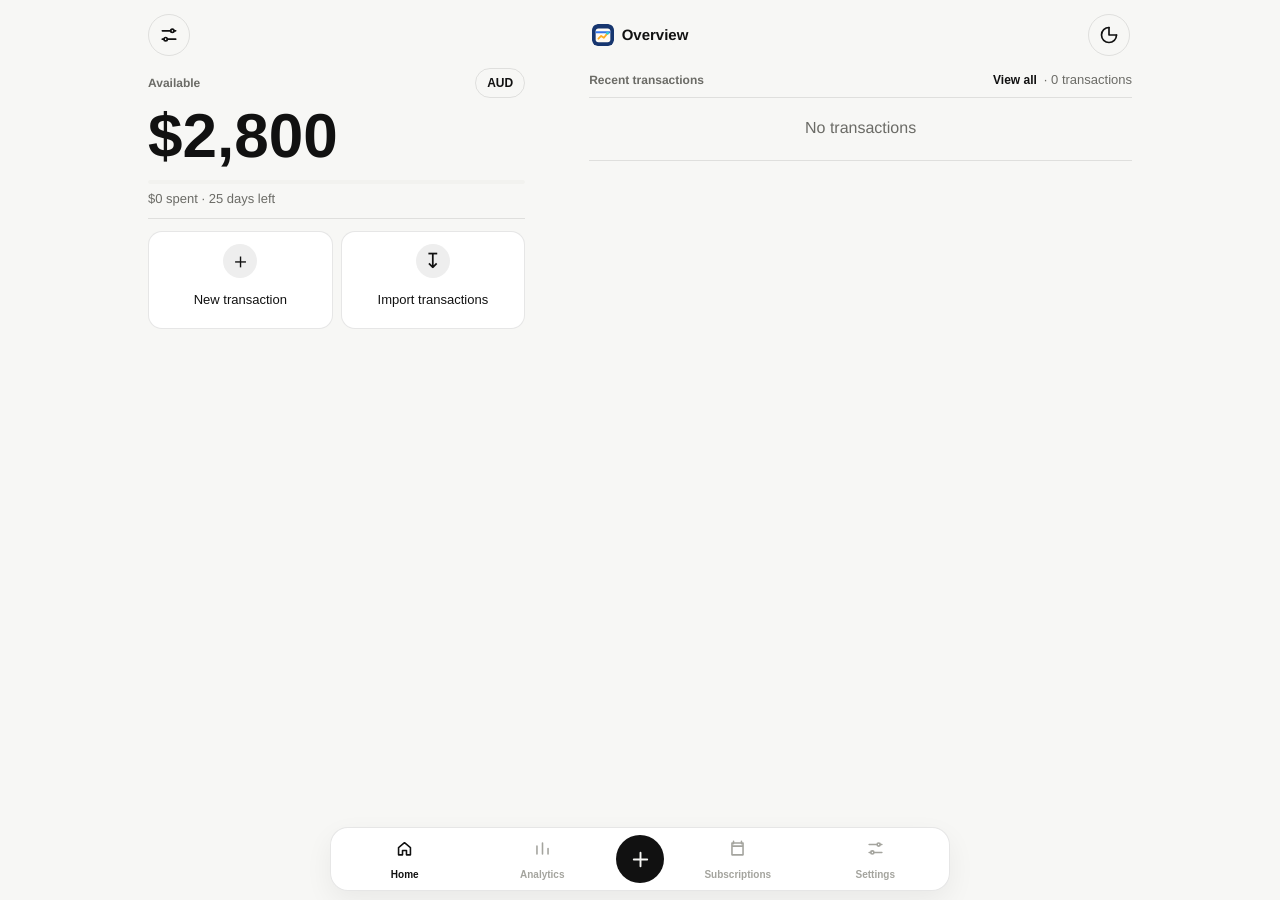
==== commit 4ba5e758: "Add files via upload" ====
--- a/index.html
+++ b/index.html
@@ -9,10 +9,10 @@
   <meta name="apple-mobile-web-app-title" content="Money" />
   <link rel="manifest" href="manifest.json" />
   <link rel="apple-touch-icon" href="icon-192.png" />
-  <link rel="stylesheet" href="style.css?v=7.2" />
+  <link rel="stylesheet" href="style.css?v=10.4" />
   <title>Money Budget</title>
 </head>
-<body data-route="home">
+<body data-route="home" data-subscription-view="list">
   <div class="app-shell">
     <main>
       <section class="screen is-active" id="screen-home">
@@ -23,11 +23,18 @@
               <path d="M4 17h2"/><path d="M10 17h10"/><circle cx="8" cy="17" r="2"/>
             </svg>
           </button>
-          <button class="budget-pill" type="button" aria-label="Monthly budget">
-            <span class="mini-dollar">$</span>
+          <div class="budget-pill" aria-label="Overview">
+            <span class="mini-brand" aria-hidden="true">
+              <svg viewBox="0 0 24 24">
+                <rect width="24" height="24" rx="6" fill="#17366f"/>
+                <rect x="4" y="5" width="16" height="15" rx="3" fill="#fffaf2"/>
+                <path d="M4 9h16" stroke="#3576eb" stroke-width="2"/>
+                <path d="m7 16 3-3 3 2 4-5" fill="none" stroke="#ffad1f" stroke-width="2" stroke-linecap="round" stroke-linejoin="round"/>
+                <circle cx="17" cy="10" r="1.6" fill="#30ced2"/>
+              </svg>
+            </span>
             <span>Overview</span>
-            <svg class="chevron" viewBox="0 0 24 24"><path d="m6 9 6 6 6-6"/></svg>
-          </button>
+          </div>
           <button class="circle-button" type="button" data-route="analytics" aria-label="Analytics">
             <svg class="icon" viewBox="0 0 24 24"><path d="M12 3v9h9"/><path d="M21 12a9 9 0 1 1-9-9"/></svg>
           </button>
@@ -36,7 +43,7 @@
         <section class="summary-block">
           <div class="summary-row">
             <div class="kicker">Available</div>
-            <button class="currency-pill" type="button">AUD</button>
+            <button class="currency-pill" type="button" data-currency-toggle>AUD</button>
           </div>
           <div class="hero-number" id="leftAmount">$0</div>
           <div class="progress-track">
@@ -49,55 +56,69 @@
           <button class="action-row" type="button" data-route="add">
             <span class="action-icon">＋</span>
             <span>New transaction</span>
-            <span class="row-arrow">›</span>
           </button>
           <button class="action-row" type="button" data-route="paste">
             <span class="action-icon">↧</span>
             <span>Import transactions</span>
-            <span class="row-arrow">›</span>
           </button>
         </section>
 
         <section class="list-section">
           <div class="list-heading">
             <div class="kicker">Recent transactions</div>
-            <div class="heading-total" id="homeListTotal">$0 - 0 txns</div>
+            <button class="heading-link" type="button" data-route="history">
+              <span>View all</span>
+              <span class="heading-total" id="homeListTotal">0 transactions</span>
+            </button>
           </div>
           <div class="transaction-list" id="homeTransactions"></div>
         </section>
       </section>
 
-      <section class="screen page-screen" id="screen-add">
-        <header class="page-header">
-          <button class="text-button" id="cancelAdd" type="button" data-route="home">Cancel</button>
-          <h1>New transaction</h1>
-          <span></span>
-        </header>
-
-        <section class="form-card" id="expenseEditor">
-          <label class="field-label" for="amountInput">Amount</label>
-          <div class="amount-field">
-            <span>$</span>
-            <input id="amountInput" type="text" inputmode="decimal" autocomplete="off" placeholder="0.00" />
-          </div>
-
-          <label class="field-label" for="merchantInput">Merchant</label>
-          <div class="suggest-wrap">
-            <input id="merchantInput" type="text" placeholder="Name or description" autocomplete="off" />
-            <div class="suggestions" id="merchantSuggestions"></div>
-          </div>
-
-          <label class="field-label" for="categoryInput">Category</label>
-          <select id="categoryInput" required></select>
-
-          <label class="field-label" for="dateInput">Date</label>
-          <input id="dateInput" type="date" required />
-
-          <label class="field-label" for="noteInput">Note</label>
-          <input id="noteInput" type="text" placeholder="Optional" autocomplete="off" />
-
-          <button class="primary-button full-width" id="saveTransaction" type="button">Save</button>
-        </section>
+      <section class="screen page-screen editor-overlay" id="screen-add">
+        <div class="editor-sheet" role="dialog" aria-modal="true" aria-labelledby="addTransactionTitle">
+          <header class="page-header">
+            <button class="text-button" id="cancelAdd" type="button" data-route="home">Cancel</button>
+            <h1 id="addTransactionTitle">New transaction</h1>
+            <span></span>
+          </header>
+
+          <section class="form-card" id="expenseEditor">
+            <label class="field-label" for="amountInput">Amount</label>
+            <div class="amount-currency-row">
+              <div class="amount-field">
+                <span id="transactionCurrencySymbol">$</span>
+                <input id="amountInput" type="text" inputmode="decimal" autocomplete="off" placeholder="0.00" />
+              </div>
+              <select id="transactionCurrency" aria-label="Currency">
+                <option value="AUD">AUD</option>
+                <option value="INR">INR</option>
+              </select>
+            </div>
+
+            <label class="field-label" for="merchantInput">Merchant</label>
+            <div class="suggest-wrap">
+              <input id="merchantInput" type="text" placeholder="Name or description" autocomplete="off" />
+              <div class="suggestions" id="merchantSuggestions"></div>
+            </div>
+
+            <div class="grid-two">
+              <div>
+                <label class="field-label" for="categoryInput">Category</label>
+                <select id="categoryInput" required></select>
+              </div>
+              <div>
+                <label class="field-label" for="dateInput">Date</label>
+                <input id="dateInput" type="date" required />
+              </div>
+            </div>
+
+            <label class="field-label" for="noteInput">Note</label>
+            <input id="noteInput" type="text" placeholder="Optional" autocomplete="off" />
+
+            <button class="primary-button full-width sheet-save" id="saveTransaction" type="button">Save</button>
+          </section>
+        </div>
       </section>
 
       <section class="screen page-screen" id="screen-paste">
@@ -108,9 +129,9 @@
         </header>
 
         <section class="form-card">
-          <p class="helper-text">Paste copied bank text. Dates, merchants and amounts will be detected where possible.</p>
-          <textarea id="pasteInput" rows="8" placeholder="Paste copied bank transactions here"></textarea>
-          <button class="primary-button full-width" id="detectTransactions" type="button">Review import</button>
+          <p class="helper-text">Paste bank text to detect dates, merchants and amounts.</p>
+          <textarea id="pasteInput" rows="7" aria-label="Bank transaction text"></textarea>
+          <button class="primary-button full-width" id="detectTransactions" type="button" disabled>Review import</button>
         </section>
 
         <section class="review-section" id="reviewSection" hidden>
@@ -129,7 +150,7 @@
         </header>
 
         <div class="search-row">
-          <input id="searchInput" type="search" placeholder="Search transactions" autocomplete="off" />
+          <div class="search-field"><span aria-hidden="true">⌕</span><input id="searchInput" type="search" placeholder="Search transactions" autocomplete="off" /></div>
           <select id="historyCategoryFilter"><option value="">All</option></select>
         </div>
 
@@ -165,9 +186,124 @@
           <div>
             <div class="kicker">Budget</div>
             <div class="mini-title" id="budgetMiniText">$0 left</div>
-          </div>
-          <div class="mini-percent" id="budgetMiniPercent">0%</div>
-        </section>
+            <div class="mini-progress budget-overall-progress"><span id="budgetMiniProgress"></span></div>
+          </div>
+          <div class="mini-percent" id="budgetMiniPercent">0% used</div>
+        </section>
+      </section>
+
+      <section class="screen page-screen" id="screen-subscriptions">
+        <header class="page-header simple subscription-header">
+          <h1>Subscriptions</h1>
+        </header>
+
+        <section class="subscription-summary">
+          <div class="subscription-stat">
+            <div class="kicker">Monthly · <span id="subscriptionCurrencyLabel">AUD</span></div>
+            <div class="subscription-total" id="subscriptionMonthlyTotal">$0</div>
+          </div>
+          <div class="subscription-stat">
+            <div class="kicker">Yearly · <span id="subscriptionYearlyCurrencyLabel">AUD</span></div>
+            <div class="subscription-total" id="subscriptionYearlyTotal">$0</div>
+          </div>
+        </section>
+        <div class="subscription-count" id="subscriptionCount">0 active</div>
+
+        <div class="segmented-control" id="subscriptionViewToggle" aria-label="Subscription view">
+          <button class="is-active" type="button" data-subscription-view="list">List</button>
+          <button type="button" data-subscription-view="calendar">Calendar</button>
+        </div>
+
+        <section class="subscription-list-view">
+          <div class="subscription-list" id="subscriptionList"></div>
+        </section>
+
+        <section class="subscription-calendar-view">
+          <div class="calendar-toolbar">
+            <button class="circle-button compact" id="subscriptionCalendarPrevious" type="button" aria-label="Previous month">‹</button>
+            <h2 id="subscriptionCalendarTitle">Month</h2>
+            <button class="circle-button compact" id="subscriptionCalendarNext" type="button" aria-label="Next month">›</button>
+          </div>
+          <div class="calendar-weekdays" aria-hidden="true">
+            <span>Mon</span><span>Tue</span><span>Wed</span><span>Thu</span><span>Fri</span><span>Sat</span><span>Sun</span>
+          </div>
+          <div class="subscription-calendar" id="subscriptionCalendarGrid"></div>
+        </section>
+      </section>
+
+      <section class="screen page-screen editor-overlay" id="screen-subscription-edit">
+        <div class="editor-sheet subscription-editor-sheet" role="dialog" aria-modal="true" aria-labelledby="subscriptionEditorTitle">
+          <header class="page-header">
+            <button class="text-button" id="cancelSubscriptionEdit" type="button">Cancel</button>
+            <h1 id="subscriptionEditorTitle">New subscription</h1>
+            <span></span>
+          </header>
+
+          <section class="form-card">
+          <label class="field-label" for="subscriptionName">Name</label>
+          <div class="suggest-wrap">
+            <input id="subscriptionName" type="text" placeholder="Netflix, phone plan…" autocomplete="off" />
+            <div class="suggestions" id="subscriptionSuggestions"></div>
+          </div>
+
+          <div class="grid-two">
+            <div>
+              <label class="field-label" for="subscriptionAmount">Amount</label>
+              <input id="subscriptionAmount" type="text" inputmode="decimal" placeholder="0.00" autocomplete="off" />
+            </div>
+            <div>
+              <label class="field-label" for="subscriptionCurrency">Currency</label>
+              <select id="subscriptionCurrency">
+                <option value="AUD">AUD</option>
+                <option value="INR">INR</option>
+              </select>
+            </div>
+          </div>
+
+          <label class="field-label" for="subscriptionFrequency">Frequency</label>
+          <select id="subscriptionFrequency">
+            <option value="weekly">Weekly</option>
+            <option value="fortnightly">Fortnightly</option>
+            <option value="monthly">Monthly</option>
+            <option value="yearly">Yearly</option>
+          </select>
+          <div class="monthly-preview" id="subscriptionMonthlyPreview">Monthly equivalent $0</div>
+
+          <div class="grid-two">
+            <div>
+              <label class="field-label" for="subscriptionNextDate">Next payment date</label>
+              <input id="subscriptionNextDate" type="date" />
+            </div>
+            <div>
+              <label class="field-label" for="subscriptionCategory">Category</label>
+              <select id="subscriptionCategory"></select>
+            </div>
+          </div>
+
+          <label class="field-label" for="subscriptionWebsite">Logo</label>
+          <div class="logo-editor-row">
+            <div class="subscription-logo-preview" id="subscriptionLogoPreview">S</div>
+            <input id="subscriptionWebsite" type="url" inputmode="url" placeholder="Company website URL" autocomplete="off" />
+            <button class="secondary-button" id="findSubscriptionLogo" type="button">Find</button>
+          </div>
+          <label class="text-button logo-file-label" for="subscriptionLogoFile">Choose image instead</label>
+          <input id="subscriptionLogoFile" class="hidden-file" type="file" accept="image/png,image/jpeg,image/webp" />
+
+          <label class="field-label" for="subscriptionNote">Note</label>
+          <input id="subscriptionNote" type="text" placeholder="Optional" autocomplete="off" />
+
+          <label class="toggle-row" for="subscriptionActive">
+            <span>
+              <strong>Active</strong>
+              <small>Include in totals and calendar</small>
+            </span>
+            <input id="subscriptionActive" class="switch-input" type="checkbox" checked />
+          </label>
+
+          <button class="danger-button full-width" id="deleteSubscription" type="button" hidden>Delete subscription</button>
+          <button class="primary-button full-width sheet-save" id="saveSubscription" type="button">Save subscription</button>
+          </section>
+        </div>
       </section>
 
       <section class="screen page-screen" id="screen-settings">
@@ -175,69 +311,90 @@
           <h1>Settings</h1>
         </header>
 
-        <section class="form-card">
-          <label class="field-label" for="monthlyBudget">Monthly budget</label>
-          <div class="money-input">
-            <span>$</span>
-            <input id="monthlyBudget" type="number" min="0" step="0.01" inputmode="decimal" />
-          </div>
-          <button class="primary-button full-width" id="saveSettings" type="button">Save settings</button>
-        </section>
-
-        <section class="form-card">
-          <div class="setting-row">
+        <section class="form-card settings-section settings-primary">
+          <h2>Money</h2>
+          <label class="field-label" for="defaultCurrency">Displayed currency</label>
+          <select id="defaultCurrency">
+            <option value="AUD">AUD — Australian dollar</option>
+            <option value="INR">INR — Indian rupee</option>
+          </select>
+          <div class="grid-two">
             <div>
-              <h2>Appearance</h2>
-              <p class="helper-text compact">Choose a quiet mode and accent.</p>
-            </div>
-            <button class="theme-toggle" id="themeToggle" type="button" aria-pressed="false">
-              <span class="theme-toggle-dot"></span>
-              <span id="themeToggleText">Auto</span>
-            </button>
-          </div>
+              <label class="field-label" for="monthlyBudget">AUD monthly budget</label>
+              <div class="money-input">
+                <span>$</span>
+                <input id="monthlyBudget" type="number" min="0" step="0.01" inputmode="decimal" />
+              </div>
+            </div>
+            <div>
+              <label class="field-label" for="monthlyBudgetInr">INR monthly budget</label>
+              <div class="money-input">
+                <span>₹</span>
+                <input id="monthlyBudgetInr" type="number" min="0" step="0.01" inputmode="decimal" />
+              </div>
+            </div>
+          </div>
+          <p class="helper-text settings-saved-note">Changes save automatically</p>
+        </section>
+
+        <section class="form-card settings-section">
+          <h2>Appearance</h2>
+          <div class="theme-picker" id="themePicker" aria-label="Theme">
+            <button type="button" data-theme-choice="auto">Auto</button>
+            <button type="button" data-theme-choice="light">Light</button>
+            <button type="button" data-theme-choice="dark">Dark</button>
+          </div>
+          <div class="section-label">Accent colour</div>
           <div class="accent-picker" id="accentPicker" aria-label="Accent colour"></div>
         </section>
 
-        <section class="form-card">
-          <h2>Category budgets</h2>
-          <p class="helper-text">Set optional monthly limits for key categories.</p>
+        <section class="form-card settings-section">
+          <h2>Subscriptions</h2>
+          <label class="toggle-row settings-toggle" for="subscriptionReminders">
+            <span>
+              <strong>Payment reminders</strong>
+              <small>Notify one day before at 9:00 AM</small>
+            </span>
+            <input id="subscriptionReminders" class="switch-input" type="checkbox" checked />
+          </label>
+        </section>
+
+        <details class="form-card settings-details">
+          <summary>
+            <h2>Category budgets</h2>
+            <span class="heading-total" id="categoryBudgetsSummary">No limits</span>
+          </summary>
+          <p class="helper-text">Optional monthly limits for key categories.</p>
           <div class="budget-list" id="categoryBudgetList"></div>
           <button class="secondary-button full-width" id="saveCategoryBudgets" type="button">Save category budgets</button>
-        </section>
-
-        <section class="form-card">
-          <h2>Recurring bills</h2>
-          <p class="helper-text">Track regular commitments before the month gets away from you.</p>
-          <div class="recurring-grid">
-            <input id="billName" type="text" placeholder="Name" autocomplete="off" />
-            <input id="billAmount" type="text" inputmode="decimal" placeholder="Amount" autocomplete="off" />
-            <select id="billCategory"></select>
-            <input id="billDay" type="number" min="1" max="31" placeholder="Day" />
-          </div>
-          <button class="secondary-button full-width" id="addBill" type="button">Add bill</button>
-          <div class="bill-list" id="billList"></div>
-        </section>
-
-        <section class="form-card">
+        </details>
+
+        <section class="form-card settings-section settings-data">
           <h2>Data</h2>
-          <p class="helper-text">Your data stays in this browser on this device. Export a backup regularly.</p>
           <div class="grid-two">
-            <button class="secondary-button" id="exportJson" type="button">Export backup</button>
-            <label class="secondary-button file-label" for="importJson">Import backup</label>
+            <button class="secondary-button" id="exportJson" type="button">Export</button>
+            <label class="secondary-button file-label" for="importJson">Import</label>
             <input id="importJson" class="hidden-file" type="file" accept="application/json,.json" />
-            <button class="secondary-button" id="exportCsv" type="button">Export CSV</button>
-            <button class="danger-button" id="resetData" type="button">Reset all</button>
-          </div>
-        </section>
-
-        <section class="form-card">
-          <h2>Categories</h2>
-          <p class="helper-text">Used for monthly breakdowns in Analytics. They are not shown on Home.</p>
+          </div>
+        </section>
+
+        <details class="form-card settings-details">
+          <summary>
+            <h2>Categories</h2>
+            <span class="heading-total" id="categoriesSummary">0 categories</span>
+          </summary>
+          <p class="helper-text">Used for monthly breakdowns in Analytics.</p>
           <div class="category-edit-list" id="categoryEditList"></div>
           <div class="add-category-row">
             <input id="newCategoryName" type="text" placeholder="New category name" />
             <button class="secondary-button" id="addCategory" type="button">Add</button>
           </div>
+        </details>
+
+        <section class="form-card settings-section settings-danger">
+          <h2>Reset app</h2>
+          <p class="helper-text">Permanently remove all budgets, transactions and subscriptions.</p>
+          <button class="danger-button full-width" id="resetData" type="button">Reset all data</button>
         </section>
       </section>
     </main>
@@ -254,9 +411,9 @@
       <button type="button" data-route="add" class="nav-add">
         <svg class="nav-add-icon" viewBox="0 0 24 24"><path d="M12 5v14M5 12h14"/></svg>
       </button>
-      <button type="button" data-route="history" class="nav-button">
-        <svg class="nav-icon" viewBox="0 0 24 24"><path d="M6 7h12M6 12h12M6 17h12"/></svg>
-        <small>History</small>
+      <button type="button" data-route="subscriptions" class="nav-button">
+        <svg class="nav-icon" viewBox="0 0 24 24"><path d="M7 3v3m10-3v3M5 5h14v15H5zM5 9h14"/></svg>
+        <small>Subscriptions</small>
       </button>
       <button type="button" data-route="settings" class="nav-button">
         <svg class="nav-icon" viewBox="0 0 24 24">
@@ -269,8 +426,155 @@
   </div>
 
   <div class="toast" id="toast"></div>
-  <script src="app.js?v=7.2"></script>
-  <script src="theme.js?v=7.2"></script>
-  <script src="budget-pace.js?v=7.2"></script>
+  <script src="app.js?v=10.4"></script>
+  <script src="theme.js?v=10.4"></script>
+  <script src="merchant-logos.js?v=2.1" data-auto-merchant-logos></script>
+
+  <script>
+    (function () {
+      function installMinimalAnalyticsChart() {
+        if (typeof state === "undefined" || typeof currentExpenses !== "function" || typeof renderAnalytics !== "function") {
+          setTimeout(installMinimalAnalyticsChart, 80);
+          return;
+        }
+
+        if (window.__minimalAnalyticsInstalled) return;
+        window.__minimalAnalyticsInstalled = true;
+
+        const style = document.createElement("style");
+        style.textContent = `
+          .bar-chart {
+            height: 138px !important;
+            margin-top: 8px !important;
+            padding: 0 !important;
+            border-bottom: 0 !important;
+            display: block !important;
+          }
+          .minimal-chart {
+            height: 100%;
+            display: grid;
+            grid-template-rows: 1fr auto auto;
+            gap: 8px;
+          }
+          .minimal-svg {
+            width: 100%;
+            height: 88px;
+            overflow: visible;
+          }
+          .minimal-baseline {
+            stroke: var(--line);
+            stroke-width: 1;
+            vector-effect: non-scaling-stroke;
+          }
+          .minimal-line {
+            fill: none;
+            stroke: var(--accent);
+            stroke-width: 2.25;
+            stroke-linecap: round;
+            stroke-linejoin: round;
+            vector-effect: non-scaling-stroke;
+          }
+          .minimal-dot {
+            fill: var(--surface);
+            stroke: var(--accent);
+            stroke-width: 1.75;
+            vector-effect: non-scaling-stroke;
+          }
+          .minimal-dot.peak {
+            fill: var(--accent);
+            stroke: var(--surface);
+            stroke-width: 2;
+          }
+          .minimal-labels {
+            display: grid;
+            grid-template-columns: repeat(5, 1fr);
+            color: var(--muted);
+            font-size: 12px;
+            font-weight: 520;
+            text-align: center;
+            margin-top: -4px;
+          }
+          .minimal-summary {
+            color: var(--muted);
+            font-size: 12px;
+            font-weight: 540;
+            line-height: 1.3;
+            white-space: nowrap;
+            overflow: hidden;
+            text-overflow: ellipsis;
+          }
+          .minimal-summary strong {
+            color: var(--text);
+            font-weight: 650;
+          }
+          @media (max-width: 380px) {
+            .bar-chart { height: 132px !important; }
+            .minimal-summary { font-size: 11px; }
+          }
+        `;
+        document.head.appendChild(style);
+
+        window.renderMinimalWeeklyLineChart = function renderMinimalWeeklyLineChart() {
+          const chart = document.getElementById("weeklyChart");
+          if (!chart) return;
+
+          const expenses = currentExpenses();
+          const period = getCurrentMonthPeriod();
+          const start = period.start;
+          const labels = ["1-7", "8-14", "15-21", "22-28", "29+"];
+          const buckets = [0, 0, 0, 0, 0];
+
+          for (const expense of expenses) {
+            const index = Math.min(4, Math.floor((parseDate(expense.date) - start) / (7 * 86400000)));
+            if (index >= 0) buckets[index] += Number(expense.amount || 0);
+          }
+
+          const peakValue = Math.max(...buckets);
+          const maxValue = Math.max(1, peakValue);
+          const peakIndex = peakValue > 0 ? buckets.indexOf(peakValue) : -1;
+          const width = 320;
+          const height = 88;
+          const padX = 22;
+          const padTop = 12;
+          const padBottom = 22;
+          const plotHeight = height - padTop - padBottom;
+          const step = (width - padX * 2) / (labels.length - 1);
+          const baseY = height - padBottom;
+
+          const points = buckets.map((value, index) => {
+            const x = padX + index * step;
+            const y = baseY - (value / maxValue) * plotHeight;
+            return { x, y, value };
+          });
+
+          const linePoints = points.map(point => `${point.x},${point.y}`).join(" ");
+
+          chart.innerHTML = `
+            <div class="minimal-chart" role="img" aria-label="Weekly spending line chart.">
+              <svg class="minimal-svg" viewBox="0 0 ${width} ${height}" preserveAspectRatio="xMidYMid meet" aria-hidden="true">
+                <line class="minimal-baseline" x1="${padX}" y1="${baseY}" x2="${width - padX}" y2="${baseY}" />
+                <polyline class="minimal-line" points="${linePoints}" />
+                ${points.map((point, index) => `<circle class="minimal-dot ${index === peakIndex ? "peak" : ""}" cx="${point.x}" cy="${point.y}" r="${index === peakIndex ? 3.25 : 2.5}" />`).join("")}
+              </svg>
+              <div class="minimal-labels">${labels.map(label => `<span>${label}</span>`).join("")}</div>
+              <div class="minimal-summary">${peakIndex < 0 ? "No spending yet" : `Highest week <strong>${labels[peakIndex]}</strong> - <strong>${money(buckets[peakIndex])}</strong>`}</div>
+            </div>
+          `;
+        };
+
+        renderWeeklyChart = window.renderMinimalWeeklyLineChart;
+
+        const originalRenderAnalytics = renderAnalytics;
+        renderAnalytics = function renderAnalyticsWithMinimalChart() {
+          originalRenderAnalytics();
+          window.renderMinimalWeeklyLineChart();
+        };
+
+        renderAnalytics();
+      }
+
+      installMinimalAnalyticsChart();
+    })();
+  </script>
 </body>
 </html>
--- a/style.css
+++ b/style.css
@@ -130,16 +130,19 @@
   font-weight: 650;
 }
 
-.mini-dollar {
-  width: 18px;
-  height: 18px;
-  border-radius: 50%;
-  background: var(--accent);
-  color: var(--bg);
-  font-size: 11px;
+.mini-brand {
+  width: 22px;
+  height: 22px;
+  border-radius: 6px;
   display: grid;
   place-items: center;
-  font-weight: 700;
+  overflow: hidden;
+}
+
+.mini-brand svg {
+  width: 100%;
+  height: 100%;
+  display: block;
 }
 
 .icon, .nav-icon, .nav-add-icon, .chevron {
@@ -385,6 +388,11 @@
   appearance: none;
 }
 
+input[type="date"] {
+  -webkit-appearance: auto;
+  appearance: auto;
+}
+
 input:focus, select:focus, textarea:focus, .amount-field:focus-within, .money-input:focus-within {
   border-color: var(--accent);
   box-shadow: 0 0 0 3px var(--accent-soft);
@@ -543,21 +551,26 @@
 
 .insight-grid {
   display: grid;
-  grid-template-columns: repeat(3, 1fr);
-  gap: 8px;
+  grid-template-columns: repeat(3, minmax(0, 1fr));
+  gap: 0;
   margin: 14px 0 20px;
+  border-top: 1px solid var(--line);
+  border-bottom: 1px solid var(--line);
 }
 
 .insight-item {
-  border: 1px solid var(--line);
-  border-radius: 12px;
-  padding: 12px;
-  background: var(--surface);
+  min-width: 0;
+  padding: 11px 12px;
+  background: transparent;
+}
+
+.insight-item + .insight-item {
+  border-left: 1px solid var(--line);
 }
 
 .insight-item > div:last-child {
-  margin-top: 6px;
-  font-size: 16px;
+  margin-top: 4px;
+  font-size: 15px;
   font-weight: 600;
   white-space: nowrap;
   overflow: hidden;
@@ -764,3 +777,846 @@
   .grid-two, .review-grid, .recurring-grid, .setting-row { grid-template-columns: 1fr; }
   .theme-toggle { width: 100%; }
 }
+
+html[data-platform="android"],
+html[data-platform="android"] body {
+  overscroll-behavior-y: none;
+}
+
+html[data-platform="android"] button,
+html[data-platform="android"] .file-label,
+html[data-platform="android"] .editable-transaction-row {
+  touch-action: manipulation;
+}
+
+@media (min-width: 700px) and (min-height: 560px) {
+  .app-shell {
+    width: min(100%, 1040px);
+    padding-left: 28px;
+    padding-right: 28px;
+  }
+
+  #screen-home.is-active {
+    display: grid;
+    grid-template-columns: minmax(270px, 0.82fr) minmax(360px, 1.18fr);
+    grid-template-rows: auto auto 1fr;
+    column-gap: clamp(28px, 5vw, 64px);
+    align-items: start;
+  }
+
+  #screen-home .home-header {
+    grid-column: 1 / -1;
+    grid-row: 1;
+  }
+
+  #screen-home .summary-block {
+    grid-column: 1;
+    grid-row: 2;
+  }
+
+  #screen-home .quick-actions {
+    grid-column: 1;
+    grid-row: 3;
+  }
+
+  #screen-home .list-section {
+    grid-column: 2;
+    grid-row: 2 / span 2;
+    margin-top: 0;
+  }
+
+  #screen-add.is-active,
+  #screen-paste.is-active {
+    width: min(100%, 620px);
+    margin-inline: auto;
+  }
+
+  #screen-history.is-active {
+    width: min(100%, 760px);
+    margin-inline: auto;
+  }
+
+  #screen-analytics.is-active,
+  #screen-settings.is-active {
+    width: min(100%, 900px);
+    margin-inline: auto;
+  }
+
+  #screen-settings.is-active {
+    display: grid;
+    grid-template-columns: repeat(2, minmax(0, 1fr));
+    gap: 0 32px;
+    align-items: start;
+  }
+
+  #screen-settings .page-header {
+    grid-column: 1 / -1;
+  }
+
+  #screen-settings .form-card {
+    break-inside: avoid;
+  }
+
+  .bottom-nav {
+    width: min(calc(100% - 40px), 620px);
+  }
+
+  .tx-modal-backdrop {
+    align-items: center !important;
+  }
+
+  .tx-modal {
+    margin-bottom: 0 !important;
+  }
+}
+
+@media (min-width: 800px) and (max-height: 559px) {
+  .app-shell {
+    width: min(100%, 1100px);
+    padding: calc(env(safe-area-inset-top) + 14px) 24px 22px 104px;
+  }
+
+  .bottom-nav {
+    left: calc(env(safe-area-inset-left) + 12px);
+    top: 50%;
+    bottom: auto;
+    transform: translateY(-50%);
+    width: 72px;
+    height: min(94vh, 354px);
+    grid-template-columns: 1fr;
+    grid-template-rows: repeat(5, 1fr);
+    border-radius: 22px;
+    padding: 7px;
+  }
+
+  .nav-button {
+    min-height: 52px;
+  }
+
+  .nav-add {
+    width: 46px;
+    height: 46px;
+  }
+
+  #screen-home.is-active {
+    display: grid;
+    grid-template-columns: minmax(280px, 0.86fr) minmax(360px, 1.14fr);
+    grid-template-rows: auto 1fr;
+    column-gap: 36px;
+  }
+
+  #screen-home .home-header {
+    grid-column: 1;
+    margin-bottom: 10px;
+  }
+
+  #screen-home .summary-block {
+    grid-column: 1;
+  }
+
+  #screen-home .quick-actions {
+    grid-column: 1;
+    margin-bottom: 0;
+  }
+
+  #screen-home .list-section {
+    grid-column: 2;
+    grid-row: 1 / span 3;
+    margin-top: 0;
+  }
+
+  .hero-number {
+    font-size: clamp(44px, 7vw, 64px);
+  }
+}
+
+/* Multi-currency and subscriptions */
+.page-header.simple.subscription-header {
+  display: grid;
+  grid-template-columns: 1fr auto;
+  align-items: center;
+}
+
+.page-header.simple.subscription-header h1 {
+  text-align: left;
+}
+
+#subscriptionEditorTitle {
+  font-size: 22px;
+  white-space: nowrap;
+}
+
+.subscription-summary {
+  display: flex;
+  align-items: end;
+  justify-content: space-between;
+  gap: 16px;
+  margin: 8px 0 18px;
+  padding: 18px 0;
+  border-bottom: 1px solid var(--line);
+}
+
+.subscription-total {
+  margin-top: 4px;
+  font-size: clamp(34px, 9vw, 48px);
+  font-weight: 640;
+  letter-spacing: -0.045em;
+}
+
+.segmented-control {
+  display: grid;
+  grid-template-columns: 1fr 1fr;
+  gap: 3px;
+  padding: 3px;
+  margin-bottom: 18px;
+  border-radius: 12px;
+  background: var(--surface-soft);
+}
+
+.segmented-control button {
+  min-height: 38px;
+  border: 0;
+  border-radius: 9px;
+  background: transparent;
+  color: var(--muted);
+  font: inherit;
+  font-size: 14px;
+  font-weight: 600;
+}
+
+.segmented-control button.is-active {
+  background: var(--surface);
+  color: var(--text);
+  box-shadow: 0 1px 5px rgba(0, 0, 0, 0.08);
+}
+
+.subscription-list {
+  border-top: 1px solid var(--line);
+}
+
+.subscription-row {
+  width: 100%;
+  display: grid;
+  grid-template-columns: 34px minmax(0, 1fr) auto;
+  gap: 12px;
+  align-items: center;
+  min-height: 66px;
+  padding: 10px 0;
+  border: 0;
+  border-bottom: 1px solid var(--line);
+  background: transparent;
+  color: var(--text);
+  text-align: left;
+}
+
+.subscription-row:active {
+  opacity: 0.68;
+}
+
+.subscription-mark {
+  width: 34px;
+  height: 34px;
+  display: grid;
+  place-items: center;
+  border-radius: 10px;
+  background: var(--accent-soft);
+  color: var(--accent);
+  font-size: 14px;
+  font-weight: 720;
+}
+
+.subscription-calendar-view {
+  display: none;
+}
+
+body[data-subscription-view="calendar"] .subscription-list-view {
+  display: none;
+}
+
+body[data-subscription-view="calendar"] .subscription-calendar-view {
+  display: block;
+}
+
+.calendar-toolbar {
+  display: grid;
+  grid-template-columns: 34px 1fr 34px;
+  gap: 8px;
+  align-items: center;
+  margin-bottom: 12px;
+}
+
+.calendar-toolbar h2 {
+  margin: 0;
+  text-align: center;
+  font-size: 16px;
+}
+
+.circle-button.compact {
+  width: 34px;
+  height: 34px;
+  font-size: 25px;
+  line-height: 1;
+}
+
+.calendar-weekdays,
+.subscription-calendar {
+  display: grid;
+  grid-template-columns: repeat(7, minmax(0, 1fr));
+}
+
+.calendar-weekdays {
+  margin-bottom: 5px;
+  color: var(--muted);
+  font-size: 10px;
+  font-weight: 650;
+  text-align: center;
+  text-transform: uppercase;
+}
+
+.subscription-calendar {
+  overflow: hidden;
+  border: 1px solid var(--line);
+  border-radius: 14px;
+  background: var(--surface);
+}
+
+html[data-platform="android"] .subscription-calendar {
+  contain: layout paint;
+  transform: translateZ(0);
+}
+
+.calendar-day {
+  min-width: 0;
+  min-height: 74px;
+  padding: 6px 4px;
+  border-right: 1px solid var(--line);
+  border-bottom: 1px solid var(--line);
+  background: var(--surface);
+}
+
+.calendar-day:nth-child(7n) {
+  border-right: 0;
+}
+
+.calendar-day.is-empty {
+  background: var(--surface-soft);
+}
+
+.calendar-date {
+  width: 23px;
+  height: 23px;
+  display: grid;
+  place-items: center;
+  margin-bottom: 3px;
+  border-radius: 50%;
+  font-size: 11px;
+  font-weight: 620;
+}
+
+.calendar-day.is-today .calendar-date {
+  background: var(--accent);
+  color: white;
+}
+
+.calendar-events {
+  display: grid;
+  gap: 2px;
+}
+
+.calendar-events button,
+.calendar-events span {
+  width: 100%;
+  overflow: hidden;
+  padding: 2px 3px;
+  border: 0;
+  border-radius: 4px;
+  background: var(--accent-soft);
+  color: var(--accent);
+  font: inherit;
+  font-size: 8px;
+  font-weight: 650;
+  line-height: 1.25;
+  text-align: left;
+  text-overflow: ellipsis;
+  white-space: nowrap;
+}
+
+.toggle-row {
+  display: flex;
+  align-items: center;
+  justify-content: space-between;
+  gap: 16px;
+  margin: 16px 0;
+  padding: 12px 0;
+  border-top: 1px solid var(--line);
+  border-bottom: 1px solid var(--line);
+}
+
+.toggle-row span {
+  display: grid;
+  gap: 2px;
+}
+
+.toggle-row small {
+  color: var(--muted);
+}
+
+.toggle-row input {
+  width: 22px;
+  height: 22px;
+}
+
+body[data-route="subscription-edit"] .bottom-nav {
+  display: none;
+}
+
+@media (min-width: 700px) and (min-height: 560px) {
+  #screen-subscriptions.is-active {
+    max-width: 860px;
+  }
+
+  #screen-subscription-edit.is-active {
+    max-width: 620px;
+  }
+
+  .calendar-day {
+    min-height: 98px;
+    padding: 8px;
+  }
+
+  .calendar-events button,
+  .calendar-events span {
+    padding: 3px 5px;
+    font-size: 10px;
+  }
+}
+
+@media (max-width: 380px) {
+  .calendar-day {
+    min-height: 64px;
+    padding: 4px 2px;
+  }
+
+  .calendar-events button,
+  .calendar-events span {
+    font-size: 7px;
+  }
+}
+
+/* Final compact pass */
+.app-shell { padding-top: calc(env(safe-area-inset-top) + 14px) !important; }
+.home-header { margin-bottom: 12px; }
+.budget-pill { border: 0; height: 34px; }
+.summary-block { margin-bottom: 12px; padding-bottom: 12px; }
+.hero-number { font-size: clamp(46px, 13vw, 62px); margin: 9px 0 12px; }
+.summary-line { margin-top: 7px; font-size: 13px; }
+.quick-actions {
+  grid-template-columns: repeat(3, minmax(0, 1fr));
+  gap: 8px;
+  border: 0;
+  margin-bottom: 16px;
+}
+.action-row {
+  min-height: 72px;
+  padding: 10px;
+  border: 1px solid var(--line) !important;
+  border-radius: 14px;
+  grid-template-columns: 28px 1fr;
+  grid-template-rows: auto auto;
+  align-content: center;
+  gap: 5px 7px;
+  background: var(--surface);
+  font-size: 13px;
+  line-height: 1.15;
+}
+.action-row .action-icon { grid-row: 1 / 3; }
+.action-row .row-arrow { display: none; }
+.list-section { margin-top: 10px; }
+.transaction-row, .category-budget-row, .bill-row { min-height: 54px; padding: 7px 0; }
+.category-icon { width: 32px; height: 32px; }
+.row-title, .row-amount { font-size: 15px; }
+.row-subtitle { font-size: 12px; }
+.page-screen { padding-top: 2px; }
+.page-header, .page-header.simple { margin-bottom: 12px; }
+h1 { font-size: 24px; }
+.form-card, .analytics-card, .budget-mini-card, .review-item { padding: 12px 0; }
+.field-label { margin: 10px 0 5px; font-size: 12px; }
+input, select, textarea { min-height: 42px; padding: 9px 11px; border-radius: 10px; }
+.amount-currency-row { display: grid; grid-template-columns: minmax(0, 1fr) 82px; gap: 8px; }
+.amount-currency-row .amount-field { min-width: 0; border-radius: 10px; }
+.amount-currency-row .amount-field input { min-height: 48px; font-size: 28px; }
+.amount-currency-row .amount-field span { font-size: 22px; }
+.amount-currency-row select { min-width: 0; padding-left: 10px; padding-right: 26px; }
+.primary-button, .secondary-button, .danger-button, .theme-toggle { min-height: 42px; border-radius: 10px; }
+.full-width { margin-top: 12px; }
+#screen-paste textarea { min-height: 150px; max-height: 42vh; }
+button:disabled { opacity: .42; cursor: default; }
+.review-section { margin-top: 10px; }
+.review-item { margin: 0; border-bottom: 1px solid var(--line); }
+.search-row { grid-template-columns: minmax(0, 1fr) 84px; }
+.search-field { display: grid; grid-template-columns: 22px 1fr; align-items: center; border: 1px solid var(--line); background: var(--surface); border-radius: 10px; padding-left: 10px; color: var(--muted); }
+.search-field input { border: 0; background: transparent; padding-left: 0; box-shadow: none !important; }
+.history-month { border-top: 1px solid var(--line); margin-bottom: 13px; }
+.history-month-heading { display: flex; justify-content: space-between; gap: 10px; padding: 9px 0 4px; font-size: 12px; color: var(--muted); }
+.history-month-heading strong { color: var(--text); font-weight: 650; }
+.analytics-card { padding-bottom: 8px; }
+.analytics-number { font-size: 38px; margin: 5px 0 7px; }
+.insight-grid { gap: 0; margin: 9px 0 14px; }
+.insight-item { padding: 9px 10px; }
+.insight-item > div:last-child { font-size: 14px; }
+.category-budget-row.category-drill-row { min-height: 54px !important; padding: 7px 0 !important; }
+.budget-mini-card { margin-top: 12px; display: grid; grid-template-columns: 1fr auto; gap: 12px; }
+.budget-overall-progress { width: min(260px, 62vw); margin-top: 8px; }
+.mini-percent { width: auto; height: auto; border-radius: 0; background: transparent; font-size: 13px; }
+.subscription-summary { display: grid; grid-template-columns: 1fr 1fr auto; align-items: end; margin: 2px 0 12px; padding: 10px 0; }
+.subscription-total { font-size: clamp(28px, 7vw, 38px); }
+.subscription-yearly-total { margin-top: 4px; font-size: 21px; font-weight: 650; }
+.segmented-control { margin-bottom: 10px; }
+.subscription-row { min-height: 56px; padding: 7px 0; }
+.subscription-mark { overflow: hidden; }
+.subscription-mark img, .subscription-logo-preview img { width: 100%; height: 100%; object-fit: contain; }
+.monthly-preview { color: var(--muted); font-size: 12px; margin-top: 5px; }
+.logo-editor-row { display: grid; grid-template-columns: 44px minmax(0, 1fr) auto; gap: 8px; align-items: center; }
+.subscription-logo-preview { width: 44px; height: 44px; display: grid; place-items: center; overflow: hidden; border: 1px solid var(--line); border-radius: 11px; background: var(--surface); font-weight: 700; }
+.logo-file-label { display: inline-block; margin-top: 3px; padding: 5px 0; }
+.toggle-row { margin: 10px 0; padding: 9px 0; }
+.switch-input { width: 44px !important; height: 26px !important; min-height: 26px; padding: 2px; border: 0; border-radius: 999px; background: var(--surface-soft); position: relative; }
+.switch-input::after { content: ""; display: block; width: 22px; height: 22px; border-radius: 50%; background: var(--surface); box-shadow: 0 1px 4px rgba(0,0,0,.22); transition: transform .16s ease; }
+.switch-input:checked { background: var(--accent); }
+.switch-input:checked::after { transform: translateX(18px); }
+.settings-primary .grid-two { margin-top: 2px; }
+.settings-details > summary { list-style: none; cursor: pointer; display: flex; align-items: center; justify-content: space-between; gap: 12px; }
+.settings-details > summary::-webkit-details-marker { display: none; }
+.settings-details > summary::after { content: "›"; color: var(--muted); font-size: 22px; transform: rotate(90deg); }
+.settings-details[open] > summary::after { transform: rotate(-90deg); }
+.settings-link { width: 100%; color: var(--text); display: flex; align-items: center; justify-content: space-between; text-align: left; font-size: 16px; }
+.settings-link span:first-child { display: grid; gap: 3px; }
+.settings-link small { color: var(--muted); font-size: 12px; }
+.settings-data .grid-two { gap: 7px; }
+
+@media (max-width: 365px) {
+  .quick-actions { gap: 6px; }
+  .action-row { padding: 8px 6px; grid-template-columns: 24px 1fr; font-size: 12px; }
+  .action-icon { width: 24px; height: 24px; font-size: 16px; }
+  .subscription-summary { grid-template-columns: 1fr 1fr; }
+  .subscription-summary > .heading-total { grid-column: 1 / -1; }
+}
+
+@media (min-width: 700px) and (min-height: 560px) {
+  #screen-subscriptions.is-active {
+    display: grid;
+    grid-template-columns: 1fr 1fr;
+    gap: 0 28px;
+  }
+  #screen-subscriptions .page-header,
+  #screen-subscriptions .subscription-summary,
+  #screen-subscriptions .segmented-control { grid-column: 1 / -1; }
+  #screen-subscriptions .subscription-list-view { grid-column: 1; }
+  #screen-subscriptions .subscription-calendar-view { grid-column: 2; }
+  body[data-subscription-view="list"] #screen-subscriptions .subscription-list-view,
+  body[data-subscription-view="calendar"] #screen-subscriptions .subscription-calendar-view { grid-column: 1 / -1; }
+}
+
+/* Android navigation and editor polish */
+.quick-actions {
+  grid-template-columns: repeat(2, minmax(0, 1fr));
+}
+
+.action-row {
+  min-height: 92px;
+  display: flex;
+  flex-direction: column;
+  align-items: center;
+  justify-content: center;
+  gap: 8px;
+  padding: 12px 8px;
+  text-align: center;
+}
+
+.action-row .action-icon {
+  width: 34px;
+  height: 34px;
+  flex: 0 0 34px;
+  font-size: 21px;
+}
+
+.action-row > span:last-child {
+  max-width: 100%;
+  min-height: 30px;
+  display: grid;
+  place-items: center;
+  overflow-wrap: anywhere;
+}
+
+.heading-link {
+  display: inline-flex;
+  align-items: center;
+  gap: 7px;
+  padding: 4px 0;
+  border: 0;
+  background: transparent;
+  color: var(--text);
+  font: inherit;
+  font-size: 12px;
+  font-weight: 650;
+}
+
+.heading-link .heading-total::before {
+  content: "· ";
+}
+
+.editor-overlay {
+  position: fixed;
+  inset: 0;
+  z-index: 70;
+  width: auto !important;
+  max-width: none !important;
+  margin: 0 !important;
+  padding: 14px max(14px, env(safe-area-inset-right)) max(14px, env(safe-area-inset-bottom)) max(14px, env(safe-area-inset-left));
+  align-items: end;
+  background: rgba(17, 18, 23, 0.38);
+  overscroll-behavior: contain;
+}
+
+.editor-overlay.is-active {
+  display: grid;
+}
+
+.editor-sheet {
+  width: min(100%, 560px);
+  max-height: min(88dvh, 780px);
+  margin: 0 auto;
+  overflow-x: hidden;
+  overflow-y: auto;
+  overscroll-behavior: contain;
+  padding: 18px;
+  border: 1px solid var(--line);
+  border-radius: 24px;
+  background: var(--bg);
+  box-shadow: 0 24px 70px rgba(17, 18, 23, 0.3);
+}
+
+.editor-sheet .page-header {
+  position: sticky;
+  top: -18px;
+  z-index: 4;
+  grid-template-columns: 1fr auto;
+  gap: 16px;
+  text-align: left;
+  margin: -18px -18px 4px;
+  padding: 18px 18px 10px;
+  background: var(--bg);
+}
+
+.editor-sheet .page-header h1 {
+  grid-column: 1;
+  grid-row: 1;
+  font-size: clamp(20px, 5.5vw, 24px);
+  white-space: nowrap;
+}
+
+.editor-sheet .page-header .text-button {
+  grid-column: 2;
+  grid-row: 1;
+  text-align: right;
+}
+
+.editor-sheet .page-header > span:last-child {
+  display: none;
+}
+
+.editor-sheet .form-card {
+  padding: 0;
+  border: 0;
+}
+
+.editor-sheet .field-label {
+  margin: 16px 0 7px;
+}
+
+.editor-sheet .field-label:first-child {
+  margin-top: 8px;
+}
+
+.editor-sheet .grid-two {
+  gap: 12px;
+}
+
+.editor-sheet .grid-two > div {
+  min-width: 0;
+}
+
+.editor-sheet .sheet-save {
+  position: sticky;
+  bottom: 0;
+  z-index: 4;
+  margin: 18px 0 0;
+  border: 0;
+  min-height: 48px;
+  border-radius: 12px;
+}
+
+body[data-route="add"],
+body[data-route="subscription-edit"] {
+  overflow: hidden;
+}
+
+.page-header.simple.subscription-header {
+  display: block;
+  margin-bottom: 8px;
+}
+
+.subscription-summary {
+  grid-template-columns: repeat(2, minmax(0, 1fr));
+  align-items: stretch;
+  gap: 10px;
+  margin: 0;
+  padding: 8px 0 6px;
+  border-bottom: 0;
+}
+
+.subscription-stat {
+  min-width: 0;
+  padding: 12px;
+  border: 1px solid var(--line);
+  border-radius: 14px;
+  background: var(--surface);
+}
+
+.subscription-stat .subscription-total {
+  margin-top: 5px;
+  font-size: clamp(27px, 7vw, 36px);
+  font-weight: 650;
+}
+
+.subscription-count {
+  margin: 2px 0 12px;
+  color: var(--muted);
+  font-size: 12px;
+  font-weight: 560;
+}
+
+#screen-settings.is-active {
+  padding-bottom: 94px;
+}
+
+#screen-settings .form-card {
+  margin: 0 0 12px;
+  padding: 14px;
+  border: 1px solid var(--line);
+  border-radius: 16px;
+  background: var(--surface);
+}
+
+#screen-settings .form-card:first-of-type {
+  padding-top: 14px;
+}
+
+#screen-settings h2 {
+  font-size: 16px;
+  font-weight: 680;
+}
+
+#screen-settings .field-label {
+  margin-top: 12px;
+}
+
+#screen-settings .settings-primary .grid-two {
+  gap: 10px;
+}
+
+.settings-saved-note {
+  margin: 10px 0 0;
+  font-size: 12px;
+}
+
+.theme-picker {
+  display: grid;
+  grid-template-columns: repeat(3, 1fr);
+  gap: 3px;
+  margin-top: 12px;
+  padding: 3px;
+  border-radius: 11px;
+  background: var(--surface-soft);
+}
+
+.theme-picker button {
+  min-height: 38px;
+  border: 0;
+  border-radius: 8px;
+  background: transparent;
+  color: var(--muted);
+  font: inherit;
+  font-size: 13px;
+  font-weight: 620;
+}
+
+.theme-picker button.is-selected {
+  background: var(--surface);
+  color: var(--text);
+  box-shadow: 0 1px 5px rgba(0, 0, 0, 0.08);
+}
+
+.section-label {
+  margin-top: 14px;
+  color: var(--muted);
+  font-size: 12px;
+  font-weight: 560;
+}
+
+#screen-settings .accent-picker {
+  margin-top: 8px;
+  gap: 6px;
+}
+
+#screen-settings .accent-option {
+  min-height: 34px;
+  font-size: 12px;
+}
+
+.settings-toggle {
+  margin: 8px 0 0;
+  padding: 12px 0 0;
+  border-top: 1px solid var(--line);
+  border-bottom: 0;
+}
+
+#screen-settings .settings-data .grid-two {
+  gap: 8px;
+}
+
+.settings-danger {
+  margin-bottom: 0 !important;
+  border-color: rgba(201, 58, 50, 0.24) !important;
+}
+
+.settings-danger .full-width {
+  margin-top: 8px;
+}
+
+@media (max-width: 365px) {
+  .insight-grid {
+    grid-template-columns: repeat(3, minmax(0, 1fr));
+  }
+
+  .insight-item {
+    padding: 8px 6px;
+  }
+
+  .insight-item .kicker {
+    font-size: 10px;
+  }
+
+  .action-row {
+    min-height: 86px;
+    padding: 10px 6px;
+  }
+
+  .editor-sheet {
+    padding: 16px;
+  }
+
+  .subscription-stat {
+    padding: 10px;
+  }
+}
